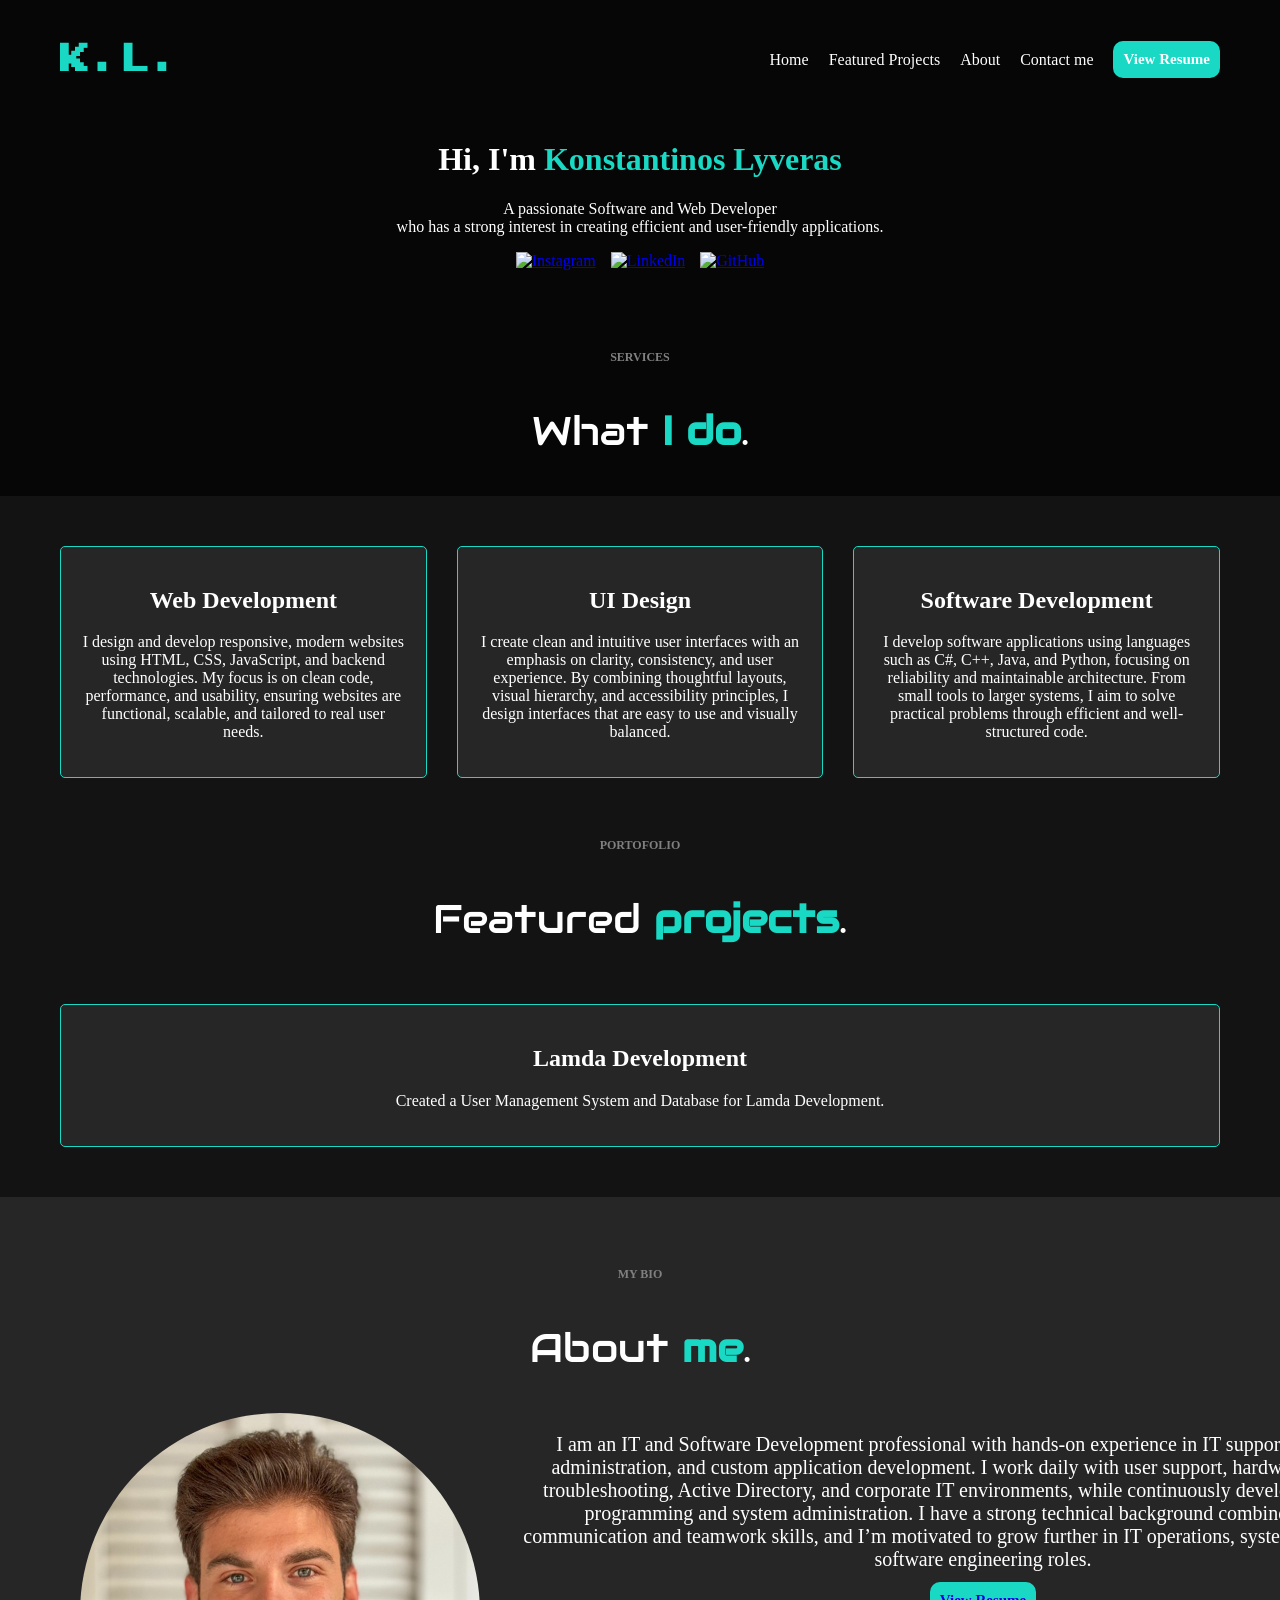
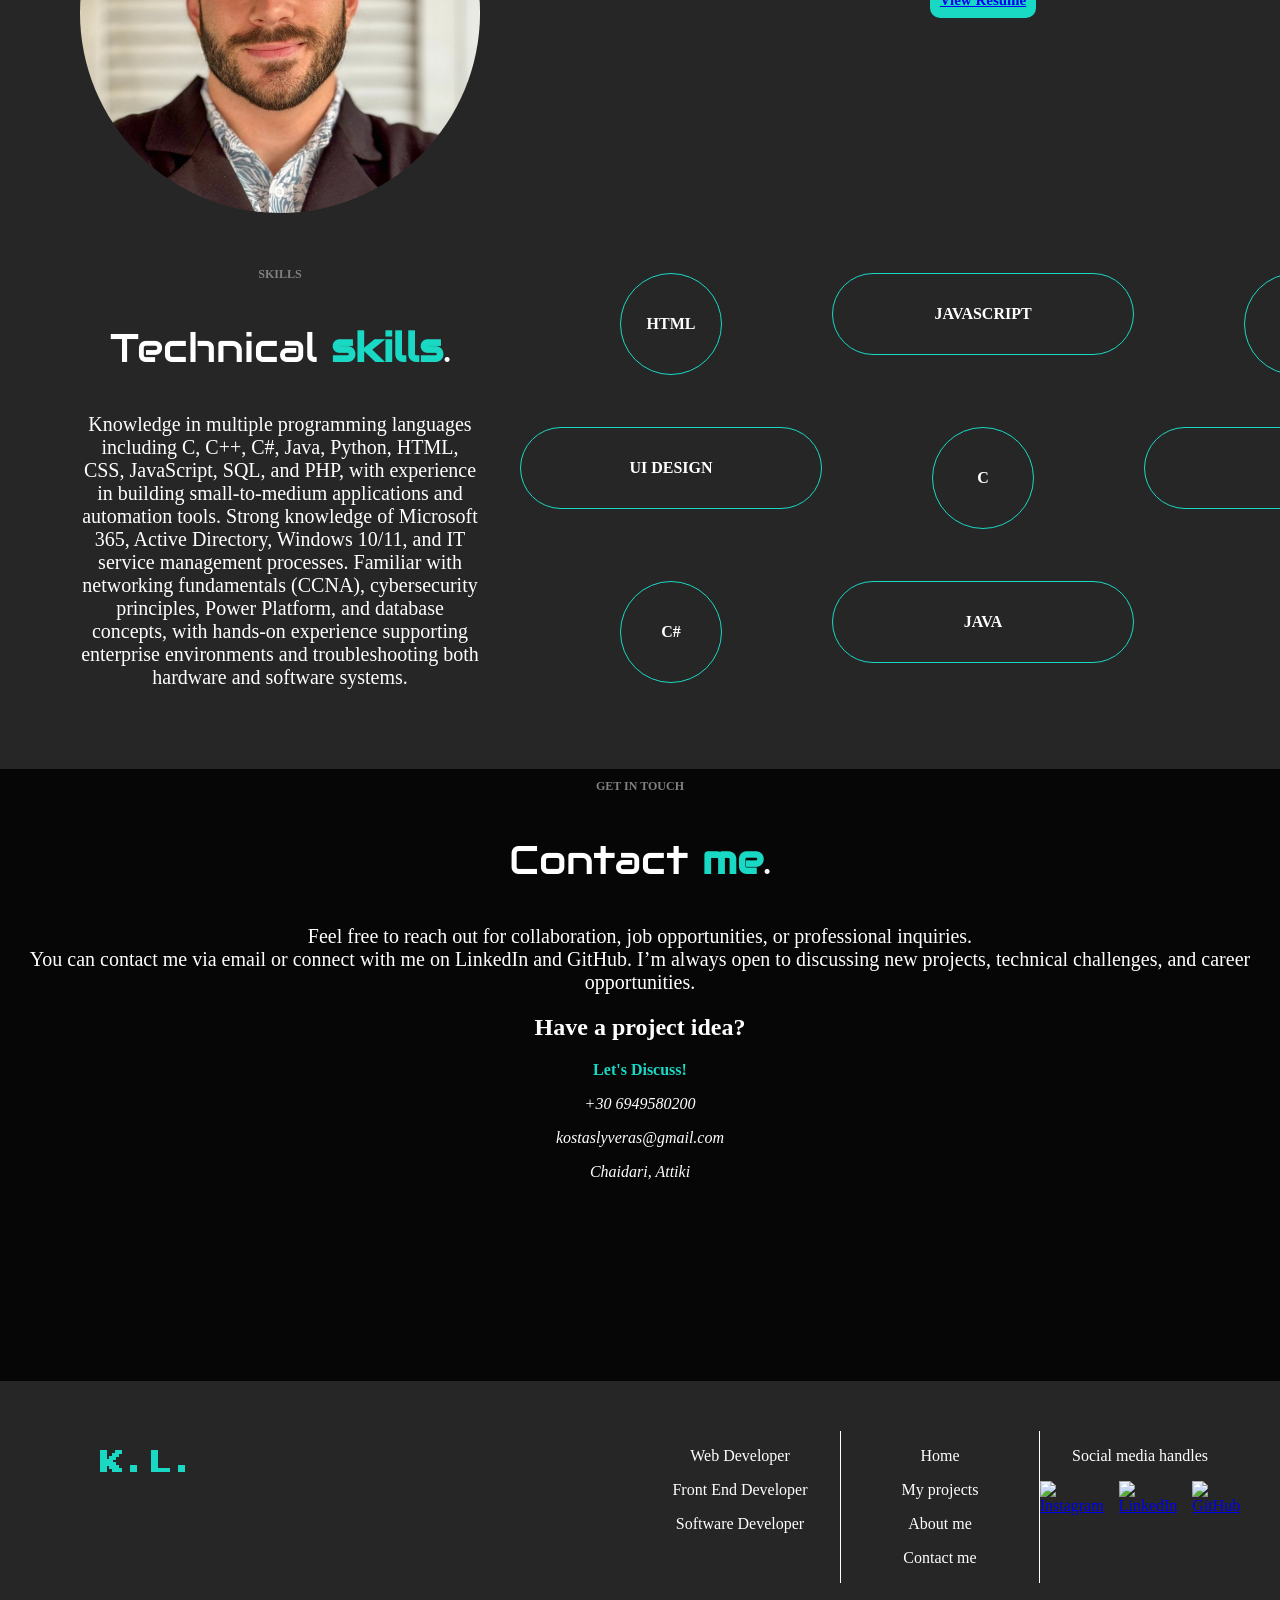
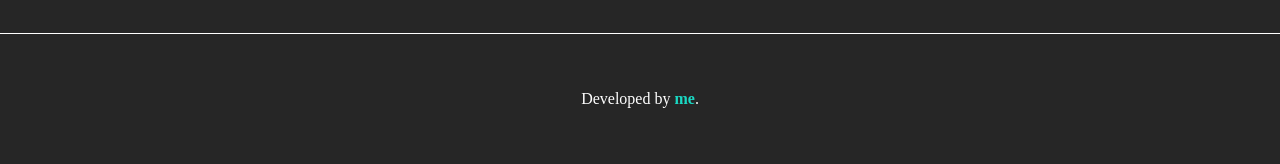
==== index.html @ 26d65230 "" ====
<!DOCTYPE html>
<html lang="en">
<head>
    <meta charset="UTF-8">
    <meta name="viewport" content="width=device-width, initial-scale=1.0">
    <title>Portofolio</title>
    <link rel="preconnect" href="https://fonts.googleapis.com">
    <link rel="preconnect" href="https://fonts.gstatic.com" crossorigin>
    <link href="https://fonts.googleapis.com/css2?family=Press+Start+2P&display=swap" rel="stylesheet">
    <link rel="preconnect" href="https://fonts.googleapis.com">
    <link rel="preconnect" href="https://fonts.gstatic.com" crossorigin>
    <link href="https://fonts.googleapis.com/css2?family=Audiowide&family=Press+Start+2P&display=swap" rel="stylesheet">
    <link rel="stylesheet" href="css/base.css">
    <link rel="stylesheet" href="css/header.css">
    <link rel="stylesheet" href="css/introduction.css">
    <link rel="stylesheet" href="css/projects.css">
    <link rel="stylesheet" href="css/about.css">
    <link rel="stylesheet" href="css/contact.css">
    <link rel="stylesheet" href="css/footer.css">
    <link rel="stylesheet" href="css/responsive.css">
</head>
<body>
    <header>
        <div class="header-left-side">
            <h2 style="color: rgb(26, 217, 196);">K.L.</h2>
        </div>
        
        <div class="header-right-side">
            <a href="#home">Home</a>
            <a href="#portofolio">Featured Projects</a>
            <a href="#about">About</a>
            <a href="#contact">Contact me</a>
            <a href="assets/resume.pdf" download="Konstantinos_Lyveras_Resume.pdf" class="resume-button">View Resume</a>
            
        </div>
    </header>
    <main class="introduction" id="home">
        <div class="introduction-text">
            <h1>Hi, I'm <span class="emphasize">Konstantinos Lyveras</span></h1>
            <p>A passionate Software and Web Developer<br>who has a strong interest in creating efficient and user-friendly applications.</p>
        </div>
        <div class="icons">
            <a href="https://www.instagram.com/konstantinos_lyveras" target="_blank">
            <img src="https://cdn-icons-png.flaticon.com/512/733/733558.png" alt="Instagram">
            </a>

            <a href="https://www.linkedin.com/in/konstantinos-lyveras-231a96329/" target="_blank">
            <img src="https://cdn-icons-png.flaticon.com/512/733/733561.png" alt="LinkedIn">
            </a>

            <a href="https://github.com/NeonTrooper" target="_blank">
            <img src="https://cdn-icons-png.flaticon.com/512/733/733553.png" alt="GitHub">
            </a>
        </div>

            <h2 class="category">SERVICES</h2>
            <p class="description">What <span class="emphasize">I do</span>.</p>
        
        <div class="projects-container">   
            <div class="grid-template">
            <div class="project">
                <h2>Web Development</h2>
                <p>I design and develop responsive, modern websites using HTML, CSS, JavaScript, and backend technologies. 
        My focus is on clean code, performance, and usability, ensuring websites are functional, scalable, and 
        tailored to real user needs.</p>
            </div>    
            <div class="project">
                <h2>UI Design</h2>
                <p>I create clean and intuitive user interfaces with an emphasis on clarity, consistency, and user experience. 
        By combining thoughtful layouts, visual hierarchy, and accessibility principles, I design interfaces that 
        are easy to use and visually balanced.</p>
            </div>  
            <div class="project">
                <h2>Software Development</h2>
                <p> I develop software applications using languages such as C#, C++, Java, and Python, focusing on reliability 
        and maintainable architecture. From small tools to larger systems, I aim to solve practical problems through 
        efficient and well-structured code.</p>
            </div>  
        </div>
        
        
            <h2 class="category" id="portofolio">PORTOFOLIO</h2>
                <p class="description">Featured <span class="emphasize">projects</span>.</p>
            <div class="grid-template">
            <div class="project">
                <h2>Lamda Development</h2>
                <p>Created a User Management System and Database for Lamda Development.</p>
            </div>  
        </div>
    </div>

           
        <div class="about-container">
        <h2 class="category">MY BIO</h2>
        <p class="description" id="about">About <span class="emphasize">me</span>.</p>

        <div class="about-section">
            <div class="image-container">
                <img class="profile-image" src="images/profile-picture.jpeg" alt="profile-picture"/>
            </div>

            <div>
                <p style="font-size: 20px;">I am an IT and Software Development professional with hands-on experience in IT support, Microsoft 365 administration, and custom application development. I work daily with user support, hardware and software troubleshooting, Active Directory, and corporate IT environments, while continuously developing my skills in programming and system administration. I have a strong technical background combined with solid communication and teamwork skills, and I’m motivated to grow further in IT operations, system administration, or software engineering roles.</p>
                <a href="assets/resume.pdf" download="Konstantinos_Lyveras_Resume.pdf" class="resume-button">View Resume</a>
            </div>

            <div class="technical-skills-container">
                <h2 class="category">SKILLS</h2>
                <p class="description">Technical <span class="emphasize">skills</span>.</p>
                <p style="font-size: 20px;">Knowledge in multiple programming languages including C, C++, C#, Java, Python, HTML, CSS, JavaScript, SQL, and PHP, with experience in building small-to-medium applications and automation tools. Strong knowledge of Microsoft 365, Active Directory, Windows 10/11, and IT service management processes. Familiar with networking fundamentals (CCNA), cybersecurity principles, Power Platform, and database concepts, with hands-on experience supporting enterprise environments and troubleshooting both hardware and software systems.</p>
            </div>

            <div class="web-skills-grid">
                <p class="web-skills circle">HTML</p>
                <p class="web-skills wide">JAVASCRIPT</p>
                <p class="web-skills circle">CSS</p>
                <p class="web-skills wide">UI DESIGN</p>
                <p class="web-skills circle">C</p>
                <p class="web-skills wide">C++</p>
                <p class="web-skills circle">C#</p>
                <p class="web-skills wide">JAVA</p>
            </div>
        </div>
    </div>

        
        
        <div class="contact-container">
            <h2 class="category">GET IN TOUCH</h2>
            <p class="description" id="contact">Contact <span class="emphasize">me</span>.</p>
            <p style="font-size: 20px;">Feel free to reach out for collaboration, job opportunities, or professional inquiries.<br>You can contact me via email or connect with me on LinkedIn and GitHub. I’m always open to discussing new projects, technical challenges, and career opportunities.</p>
        <address>
                <h2>Have a project idea?</h2>
                <p><span class="emphasize">Let's Discuss!</span></p>
                <p>+30 6949580200</p>
                <p>kostaslyveras@gmail.com</p>
                <p>Chaidari, Attiki</p>
        </address>
    </div>
</main>

    <footer class="footer-container">
    <div class="footer-left-side">
        <h2>K.L.</h2>
    </div>

    <div class="footer-right-side">
        <div>
            <p>Web Developer</p>
            <p>Front End Developer</p>
            <p>Software Developer</p>
        </div>

        <div class="footer-middle-nav">
            <a href="#home"><p>Home</p></a>
            <a href="#portofolio"><p>My projects</p></a>
            <a href="#about"><p>About me</p></a>
            <a href="#contact"><p>Contact me</p></a>
        </div>

        <!-- ✅ FIXED SOCIAL MEDIA HANDLES -->
        <div>
            <p>Social media handles</p>
            <div class="footer-social-icons">
                <a href="https://www.instagram.com/konstantinos_lyveras" target="_blank">
                <img src="https://cdn-icons-png.flaticon.com/512/733/733558.png" alt="Instagram">
                </a>
                
                <a href="https://www.linkedin.com/in/konstantinos-lyveras-231a96329/" target="_blank">
                <img src="https://cdn-icons-png.flaticon.com/512/733/733561.png" alt="LinkedIn">
                </a>

                <a href="https://github.com/NeonTrooper" target="_blank">
                <img src="https://cdn-icons-png.flaticon.com/512/733/733553.png" alt="GitHub">
                </a>
            </div>
        </div>
    </div>
</footer>
    <div class="under-footer-container">
            <p>Developed by <span class="emphasize">me</span>.</p>
        </div>
</body>

</html>
---- css/base.css ----
body{
    background-color: rgb(6, 6, 6);
    margin: 0;
    overflow-x: hidden;
}

.emphasize{
    color: rgb(26, 217, 196);
    font-weight: bold;
}

.category{
    font-size: 12px;
    color: gray;
}

.description{
    font-family: "Audiowide";
    font-size: 40px;
}

@keyframes scalePulse {
  0% {
    transform: scale(1);
  }
  50% {
    transform: scale(1.2);
  }
  100% {
    transform: scale(1);
  }
}
---- css/header.css ----
header{
    display: flex;
    justify-content: space-between;
    align-items: center;
    padding: 20px 60px;
    background-color: rgb(6, 6, 6);
    color: white;
}

.header-left-side{
    font-family: "Press Start 2P";
    font-size: 20px;
}

.header-right-side{
    display: flex;
    gap: 20px;
}

.header-right-side a{
    color: white;
    text-decoration: none;
    display:flex;
    align-items: center;
    transition: transform 0.15s;
}

.header-right-side a:hover{
    color: rgb(26, 217, 196);
    transform: scale(1.2);
}

.resume-button{
    border: none;
    border-radius: 10px;
    padding:10px;
    background-color: rgb(26, 217, 196);
    font-weight: bold;
    font-size: 15px;
}
.resume-button:hover{
    background-color: rgb(23, 184, 165);
    cursor: pointer;
}
---- css/introduction.css ----
.introduction{
    color: white;
    text-align: center;
    margin-bottom: 200px;
}

.icons{
    display: flex;
    justify-content: center;
    gap: 15px;
    margin-bottom: 80px;
}

.icons img{
    width: 30px;
    transition: transform 0.2s;
}

.icons img:hover{
    transform: scale(1.2);
}
---- css/projects.css ----
.projects-container{
    background-color: rgb(19, 19, 19);
    padding-top: 30px;
}

.grid-template{
    display: grid;
    grid-template-columns: repeat(auto-fit, minmax(260px, 1fr));
    gap: 30px;
    background-color: rgb(19, 19, 19);
    padding: 20px 60px 50px;
}

.project{
    color: white;
    padding: 20px;
    border: 1px solid rgb(26, 217, 196);
    border-radius: 5px;
    transition: transform 0.15s;
    background-color: rgb(38, 38, 38);
}

.project:hover{
    background-color: rgb(26, 217, 196);
    color: black;
    cursor: pointer;
    transform: scale(1.2);
}
---- css/about.css ----
.about-container{
    background-color: rgb(38, 38, 38);
    padding: 60px 80px;
    color: white;
}

.about-container button{
    font-size: 20px;
}

.about-section{
    display: grid;
    grid-template-columns: 1fr 1fr;
    gap: 40px;
}

.profile-image{
    border-radius: 50%;
    width: 400px;
}

.web-skills-grid{
    display: grid;
    grid-template-columns: repeat(3, 1fr);
    justify-items: center;
    gap: 10px;
}

.web-skills{
    border: 1px solid rgb(26, 217, 196);
    font-weight: bold;
    display: flex;
    align-items: center;
    justify-content: center;
    transition: transform 0.15s;
}
.web-skills:hover{
    background-color: rgb(26, 217, 196);
    color: black;
    cursor: pointer;
    transform: scale(1.2);
    border-color: black;
}

.circle{
    width: 100px;
    height: 100px;
    border-radius: 50%;
}

.wide{
    width: 300px;
    height: 80px;
    border-radius: 9999px;
}
---- css/contact.css ----
address h2,
span{
    font-style: normal;
}
---- css/footer.css ----
.footer-container{
    background-color: rgb(38, 38, 38);
    display: grid;
    grid-template-columns: 1fr 1fr;
    border-bottom: 1px solid white;
}

.footer-left-side h2{
    font-family: "Press Start 2P";
    color: rgb(26, 217, 196);
    padding: 50px 100px;
}

.footer-right-side{
    display: grid;
    grid-template-columns: repeat(3, 200px);
    text-align: center;
    margin: 50px 0;
    color: white;
}

.footer-middle-nav{
    border-left: 1px solid white;
    border-right: 1px solid white;
}
.footer-middle-nav a{
    text-decoration: none;
    color: white;
    transition: color 0.15s;
}
.footer-middle-nav a:hover{
    color: rgb(26, 217, 196);
}

.footer-social-icons{
    display: flex;
    justify-content: center;
    gap: 15px;
    margin-top: 10px;
}

.footer-social-icons img{
    width: 30px;
    transition: transform 0.2s;
}

.footer-social-icons img:hover{
    transform: scale(1.2);
    cursor: pointer;
}

.under-footer-container{
    background-color: rgb(38, 38, 38);
    color: white;
    padding: 40px;
    text-align: center;
}
---- css/responsive.css ----
/* ============================================================
   RESPONSIVE CSS
   Breakpoints:
     xs  : ≤ 480px   — small phones
     sm  : ≤ 768px   — phones / large phones
     md  : ≤ 1024px  — tablets / small laptops
     lg  : ≥ 1440px  — large & ultrawide monitors
============================================================ */

/* ─── BASE ───────────────────────────────────────────────── */

@media (max-width: 768px) {
    .description {
        font-size: 26px;
    }
}

@media (max-width: 480px) {
    .description {
        font-size: 20px;
    }
}

/* ─── HEADER ─────────────────────────────────────────────── */

@media (max-width: 900px) {
    header {
        flex-direction: column;
        padding: 16px 20px;
        gap: 14px;
        text-align: center;
    }

    .header-right-side {
        flex-wrap: wrap;
        justify-content: center;
        gap: 12px;
    }
}

/* ─── INTRODUCTION ───────────────────────────────────────── */

@media (max-width: 768px) {
    .introduction {
        margin-bottom: 60px;
    }

    .introduction-text h1 {
        font-size: 22px;
        padding: 0 16px;
    }

    .introduction-text p {
        font-size: 15px;
        padding: 0 20px;
    }
}

@media (max-width: 480px) {
    .introduction-text h1 {
        font-size: 18px;
        padding: 0 12px;
    }

    .introduction-text p {
        font-size: 13px;
        padding: 0 12px;
    }
}

/* ─── PROJECTS / SERVICES GRID ───────────────────────────── */

@media (max-width: 768px) {
    .grid-template {
        padding: 20px 20px 40px;
        gap: 20px;
    }
}

@media (max-width: 480px) {
    .grid-template {
        padding: 14px 14px 28px;
        gap: 14px;
    }
}

/* ─── ABOUT ──────────────────────────────────────────────── */

@media (max-width: 1024px) {
    .about-container {
        padding: 40px 30px;
    }

    .about-section {
        grid-template-columns: 1fr;
    }

    .image-container {
        text-align: center;
    }

    .profile-image {
        width: 100%;
        max-width: 320px;
    }
}

@media (max-width: 768px) {
    .about-container {
        padding: 30px 20px;
    }

    .about-container button {
        font-size: 16px !important;
    }

    .about-section > div > p,
    .technical-skills-container > p {
        font-size: 15px !important;
    }

    .web-skills-grid {
        grid-template-columns: repeat(2, auto);
        justify-content: center;
    }

    .wide {
        width: 220px;
    }
}

@media (max-width: 480px) {
    .web-skills-grid {
        grid-template-columns: repeat(2, auto);
        justify-content: center;
        gap: 8px;
    }

    .circle {
        width: 80px;
        height: 80px;
    }

    .wide {
        width: 160px;
        height: 60px;
    }
}

/* ─── CONTACT ────────────────────────────────────────────── */

@media (max-width: 768px) {
    .contact-container {
        padding: 0 20px;
    }

    .contact-container > p {
        font-size: 15px !important;
    }
}

/* ─── FOOTER ─────────────────────────────────────────────── */

@media (max-width: 900px) {
    .footer-container {
        grid-template-columns: 1fr;
    }

    .footer-left-side h2 {
        padding: 24px 20px 10px;
        text-align: center;
    }

    .footer-right-side {
        grid-template-columns: 1fr;
        text-align: center;
        gap: 20px;
        margin: 10px 0 24px;
    }

    .footer-middle-nav {
        border-left: none;
        border-right: none;
        border-top: 1px solid white;
        border-bottom: 1px solid white;
        padding: 12px 0;
    }
}

/* ─── LARGE / ULTRAWIDE MONITORS ─────────────────────────── */

@media (min-width: 1440px) {
    header {
        padding: 20px 120px;
    }

    .projects-container {
        max-width: 1600px;
        margin-left: auto;
        margin-right: auto;
    }

    .about-container {
        padding: 80px 160px;
    }

    .contact-container {
        max-width: 1600px;
        margin-left: auto;
        margin-right: auto;
        padding: 0 160px;
    }
}
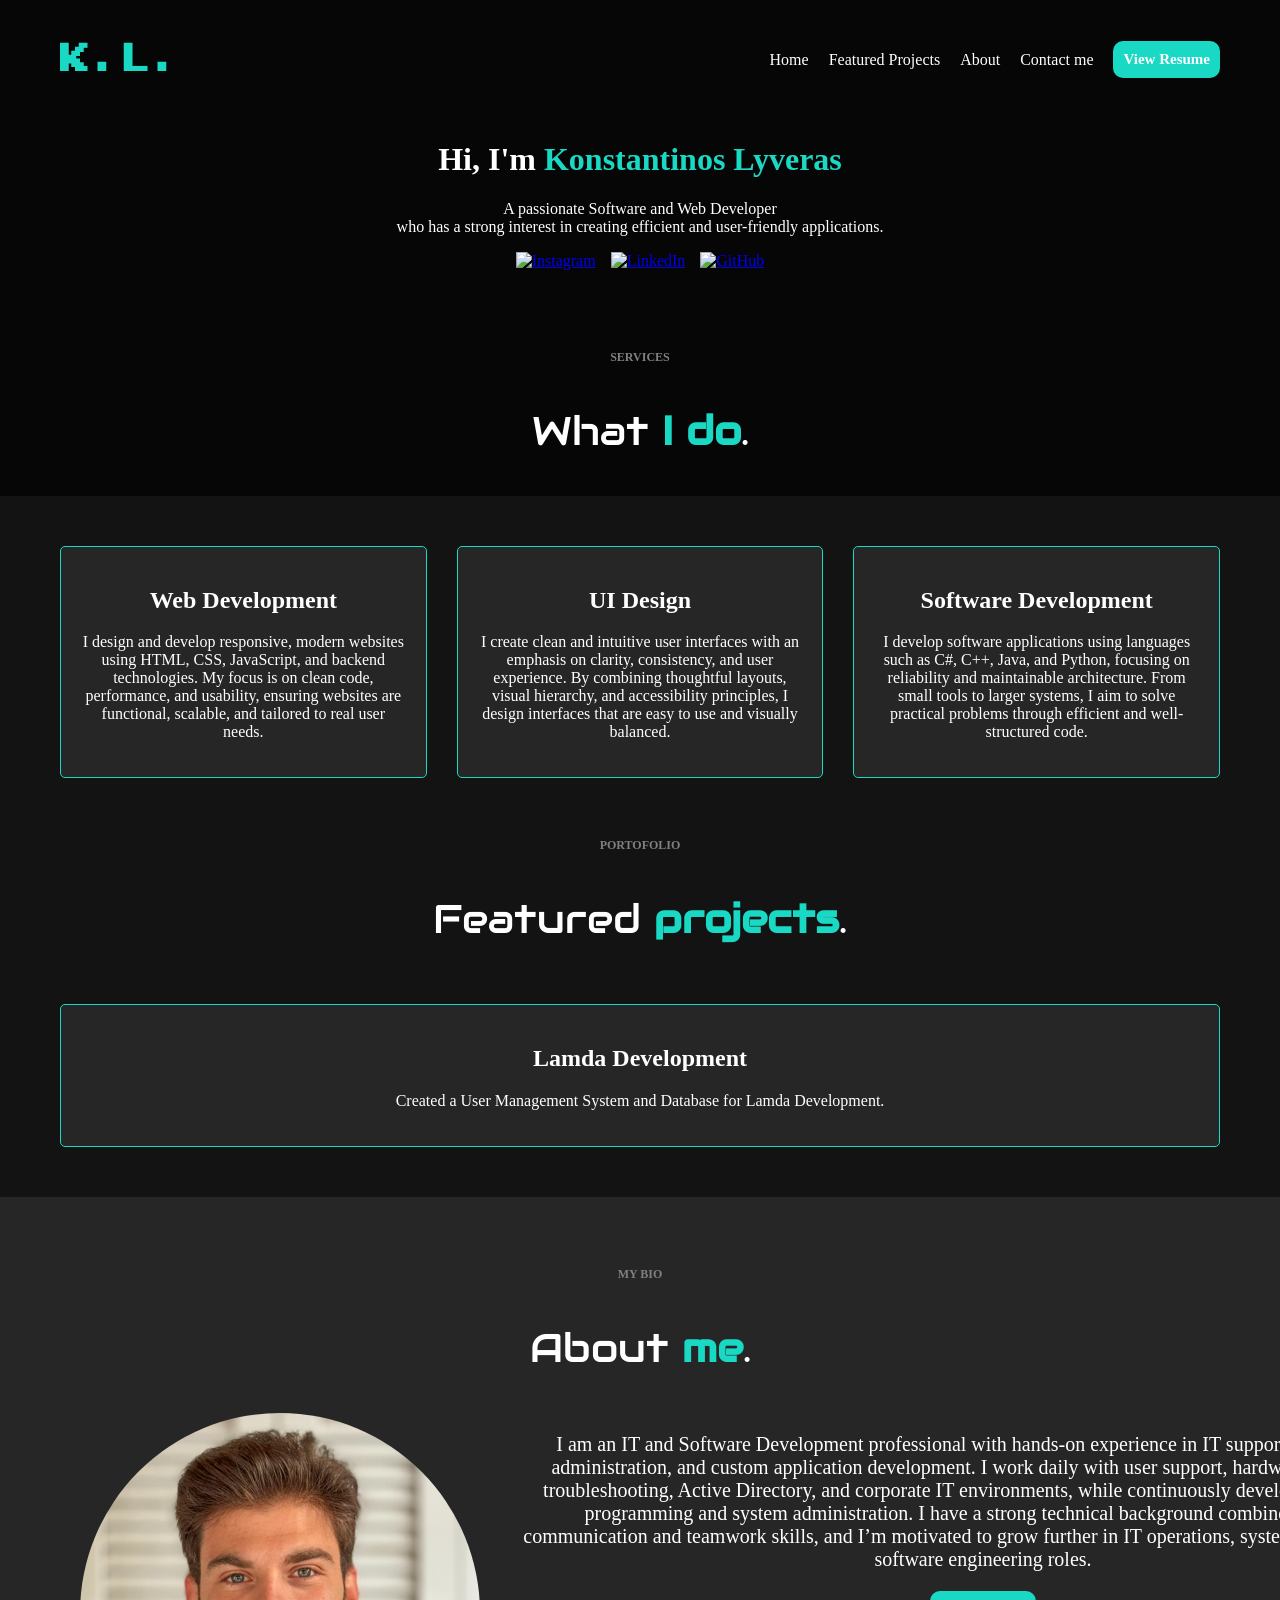
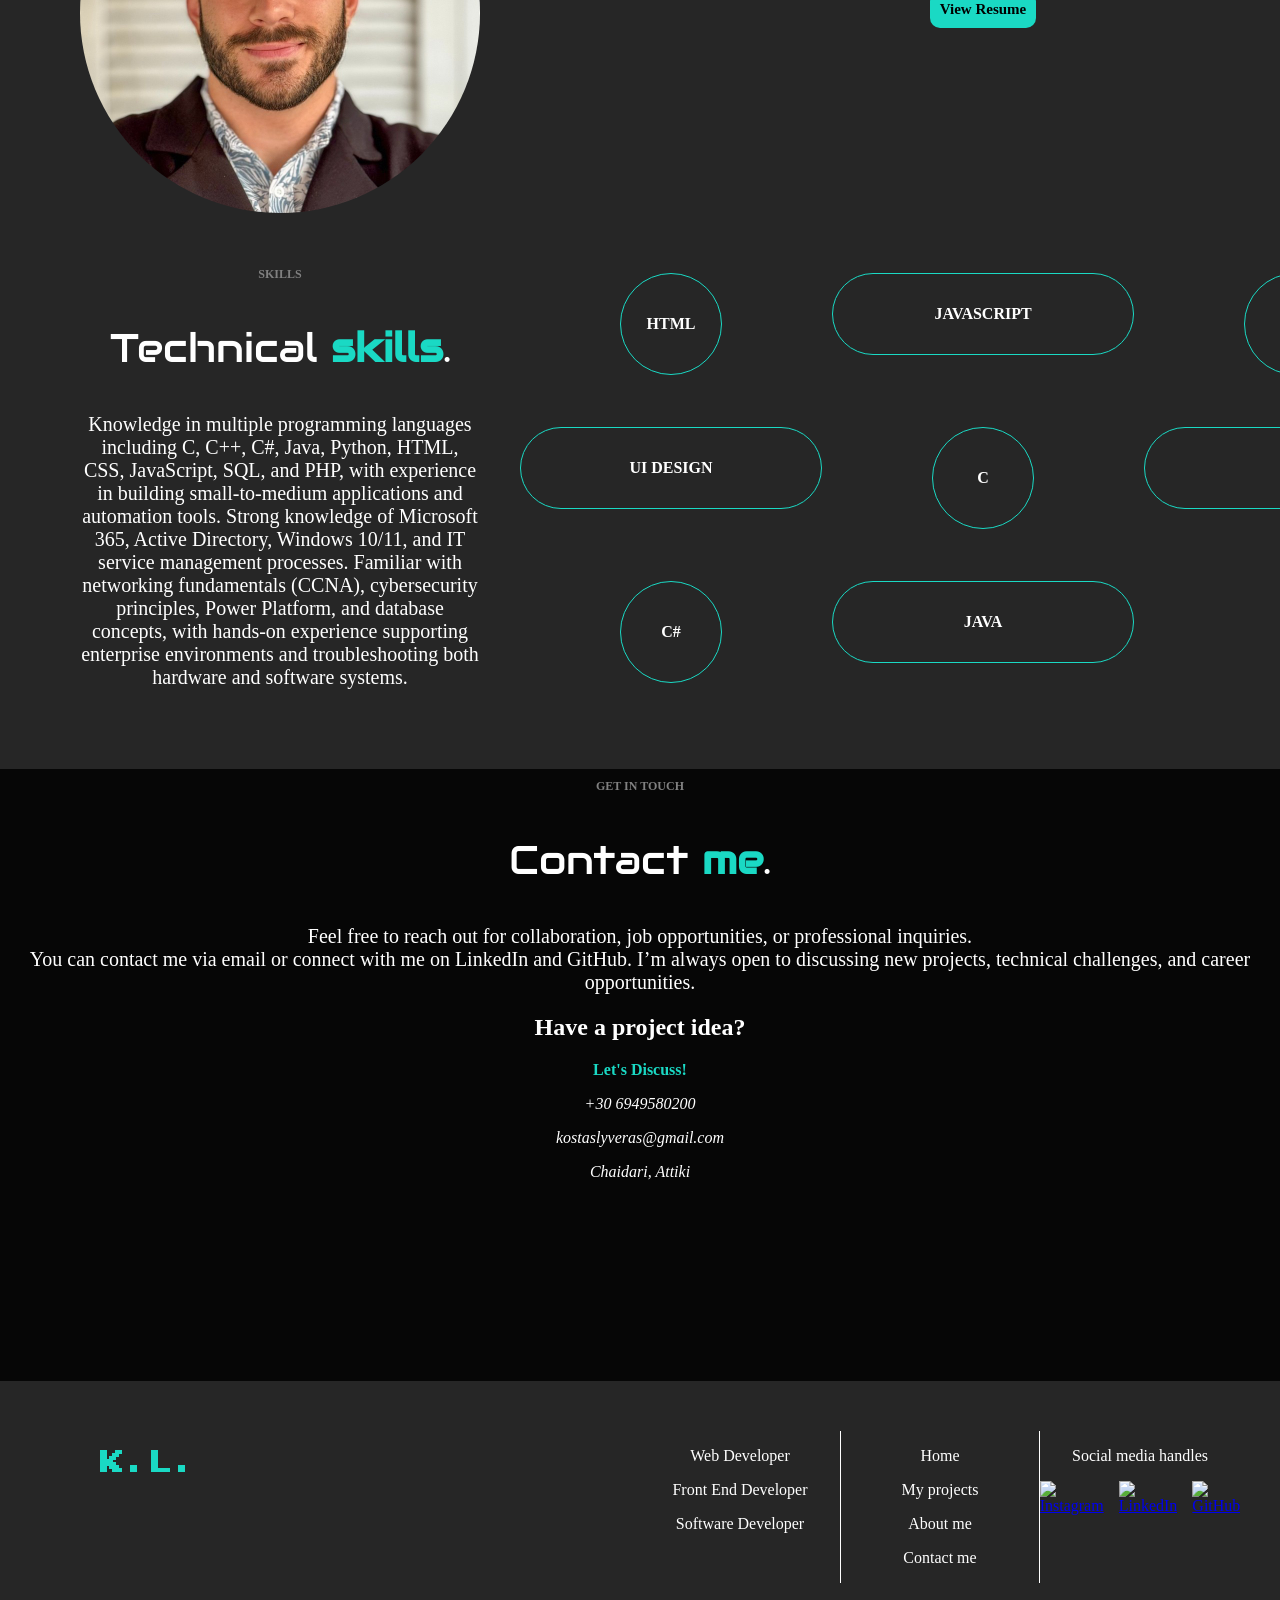
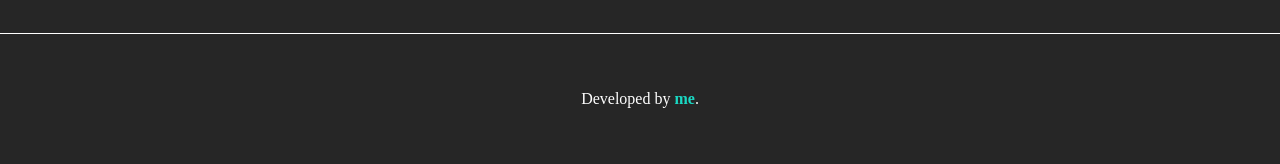
==== commit 300a5f1c: "Add files via upload" ====
--- a/index.html
+++ b/index.html
@@ -30,7 +30,7 @@
             <a href="#portofolio">Featured Projects</a>
             <a href="#about">About</a>
             <a href="#contact">Contact me</a>
-            <a href="assets/resume.pdf" download="Konstantinos_Lyveras_Resume.pdf" class="resume-button">View Resume</a>
+            <a href="assets/resume.pdf" target="_blank" class="resume-button">View Resume</a>
             
         </div>
     </header>
@@ -101,7 +101,7 @@
 
             <div>
                 <p style="font-size: 20px;">I am an IT and Software Development professional with hands-on experience in IT support, Microsoft 365 administration, and custom application development. I work daily with user support, hardware and software troubleshooting, Active Directory, and corporate IT environments, while continuously developing my skills in programming and system administration. I have a strong technical background combined with solid communication and teamwork skills, and I’m motivated to grow further in IT operations, system administration, or software engineering roles.</p>
-                <a href="assets/resume.pdf" download="Konstantinos_Lyveras_Resume.pdf" class="resume-button">View Resume</a>
+                <a href="assets/resume.pdf" target="_blank" class="resume-button">View Resume</a>
             </div>
 
             <div class="technical-skills-container">
--- a/css/header.css
+++ b/css/header.css
@@ -31,14 +31,19 @@
 }
 
 .resume-button{
+    display: inline-block;
     border: none;
     border-radius: 10px;
     padding:10px;
     background-color: rgb(26, 217, 196);
     font-weight: bold;
     font-size: 15px;
+    text-decoration: none;
+    color: black;
 }
 .resume-button:hover{
     background-color: rgb(23, 184, 165);
+    color: black;
+    transform: none;
     cursor: pointer;
 }
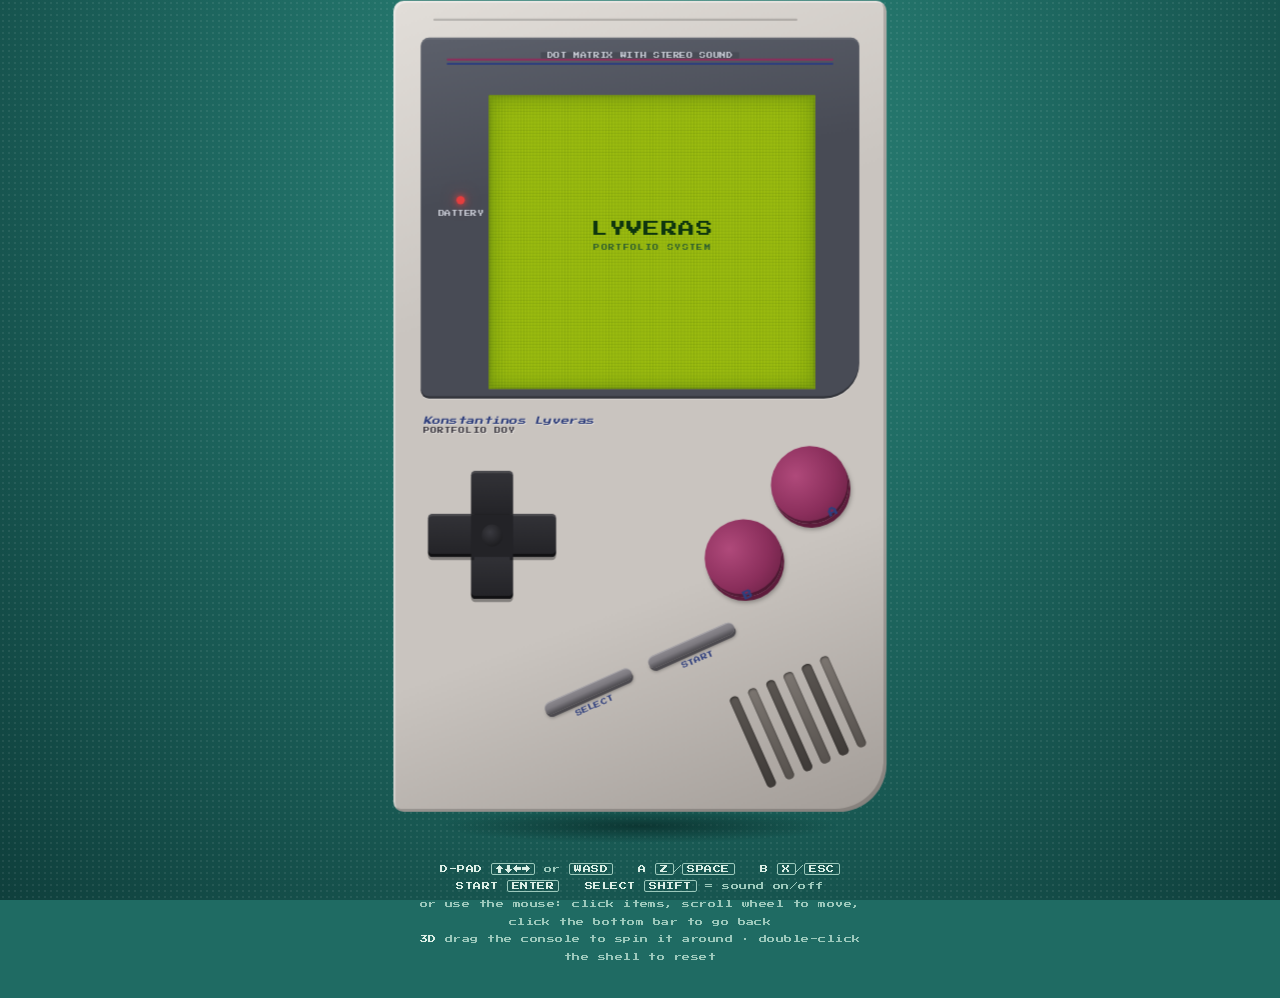
==== commit 51415a31: "" ====
--- a/index.html
+++ b/index.html
@@ -1,185 +1,103 @@
-<!DOCTYPE html>
-<html lang="en">
-<head>
-    <meta charset="UTF-8">
-    <meta name="viewport" content="width=device-width, initial-scale=1.0">
-    <title>Portofolio</title>
-    <link rel="preconnect" href="https://fonts.googleapis.com">
-    <link rel="preconnect" href="https://fonts.gstatic.com" crossorigin>
-    <link href="https://fonts.googleapis.com/css2?family=Press+Start+2P&display=swap" rel="stylesheet">
-    <link rel="preconnect" href="https://fonts.googleapis.com">
-    <link rel="preconnect" href="https://fonts.gstatic.com" crossorigin>
-    <link href="https://fonts.googleapis.com/css2?family=Audiowide&family=Press+Start+2P&display=swap" rel="stylesheet">
-    <link rel="stylesheet" href="css/base.css">
-    <link rel="stylesheet" href="css/header.css">
-    <link rel="stylesheet" href="css/introduction.css">
-    <link rel="stylesheet" href="css/projects.css">
-    <link rel="stylesheet" href="css/about.css">
-    <link rel="stylesheet" href="css/contact.css">
-    <link rel="stylesheet" href="css/footer.css">
-    <link rel="stylesheet" href="css/responsive.css">
-</head>
-<body>
-    <header>
-        <div class="header-left-side">
-            <h2 style="color: rgb(26, 217, 196);">K.L.</h2>
-        </div>
-        
-        <div class="header-right-side">
-            <a href="#home">Home</a>
-            <a href="#portofolio">Featured Projects</a>
-            <a href="#about">About</a>
-            <a href="#contact">Contact me</a>
-            <a href="assets/resume.pdf" target="_blank" class="resume-button">View Resume</a>
-            
-        </div>
-    </header>
-    <main class="introduction" id="home">
-        <div class="introduction-text">
-            <h1>Hi, I'm <span class="emphasize">Konstantinos Lyveras</span></h1>
-            <p>A passionate Software and Web Developer<br>who has a strong interest in creating efficient and user-friendly applications.</p>
-        </div>
-        <div class="icons">
-            <a href="https://www.instagram.com/konstantinos_lyveras" target="_blank">
-            <img src="https://cdn-icons-png.flaticon.com/512/733/733558.png" alt="Instagram">
-            </a>
-
-            <a href="https://www.linkedin.com/in/konstantinos-lyveras-231a96329/" target="_blank">
-            <img src="https://cdn-icons-png.flaticon.com/512/733/733561.png" alt="LinkedIn">
-            </a>
-
-            <a href="https://github.com/NeonTrooper" target="_blank">
-            <img src="https://cdn-icons-png.flaticon.com/512/733/733553.png" alt="GitHub">
-            </a>
-        </div>
-
-            <h2 class="category">SERVICES</h2>
-            <p class="description">What <span class="emphasize">I do</span>.</p>
-        
-        <div class="projects-container">   
-            <div class="grid-template">
-            <div class="project">
-                <h2>Web Development</h2>
-                <p>I design and develop responsive, modern websites using HTML, CSS, JavaScript, and backend technologies. 
-        My focus is on clean code, performance, and usability, ensuring websites are functional, scalable, and 
-        tailored to real user needs.</p>
-            </div>    
-            <div class="project">
-                <h2>UI Design</h2>
-                <p>I create clean and intuitive user interfaces with an emphasis on clarity, consistency, and user experience. 
-        By combining thoughtful layouts, visual hierarchy, and accessibility principles, I design interfaces that 
-        are easy to use and visually balanced.</p>
-            </div>  
-            <div class="project">
-                <h2>Software Development</h2>
-                <p> I develop software applications using languages such as C#, C++, Java, and Python, focusing on reliability 
-        and maintainable architecture. From small tools to larger systems, I aim to solve practical problems through 
-        efficient and well-structured code.</p>
-            </div>  
-        </div>
-        
-        
-            <h2 class="category" id="portofolio">PORTOFOLIO</h2>
-                <p class="description">Featured <span class="emphasize">projects</span>.</p>
-            <div class="grid-template">
-            <div class="project">
-                <h2>Lamda Development</h2>
-                <p>Created a User Management System and Database for Lamda Development.</p>
-            </div>  
-        </div>
-    </div>
-
-           
-        <div class="about-container">
-        <h2 class="category">MY BIO</h2>
-        <p class="description" id="about">About <span class="emphasize">me</span>.</p>
-
-        <div class="about-section">
-            <div class="image-container">
-                <img class="profile-image" src="images/profile-picture.jpeg" alt="profile-picture"/>
-            </div>
-
-            <div>
-                <p style="font-size: 20px;">I am an IT and Software Development professional with hands-on experience in IT support, Microsoft 365 administration, and custom application development. I work daily with user support, hardware and software troubleshooting, Active Directory, and corporate IT environments, while continuously developing my skills in programming and system administration. I have a strong technical background combined with solid communication and teamwork skills, and I’m motivated to grow further in IT operations, system administration, or software engineering roles.</p>
-                <a href="assets/resume.pdf" target="_blank" class="resume-button">View Resume</a>
-            </div>
-
-            <div class="technical-skills-container">
-                <h2 class="category">SKILLS</h2>
-                <p class="description">Technical <span class="emphasize">skills</span>.</p>
-                <p style="font-size: 20px;">Knowledge in multiple programming languages including C, C++, C#, Java, Python, HTML, CSS, JavaScript, SQL, and PHP, with experience in building small-to-medium applications and automation tools. Strong knowledge of Microsoft 365, Active Directory, Windows 10/11, and IT service management processes. Familiar with networking fundamentals (CCNA), cybersecurity principles, Power Platform, and database concepts, with hands-on experience supporting enterprise environments and troubleshooting both hardware and software systems.</p>
-            </div>
-
-            <div class="web-skills-grid">
-                <p class="web-skills circle">HTML</p>
-                <p class="web-skills wide">JAVASCRIPT</p>
-                <p class="web-skills circle">CSS</p>
-                <p class="web-skills wide">UI DESIGN</p>
-                <p class="web-skills circle">C</p>
-                <p class="web-skills wide">C++</p>
-                <p class="web-skills circle">C#</p>
-                <p class="web-skills wide">JAVA</p>
-            </div>
-        </div>
-    </div>
-
-        
-        
-        <div class="contact-container">
-            <h2 class="category">GET IN TOUCH</h2>
-            <p class="description" id="contact">Contact <span class="emphasize">me</span>.</p>
-            <p style="font-size: 20px;">Feel free to reach out for collaboration, job opportunities, or professional inquiries.<br>You can contact me via email or connect with me on LinkedIn and GitHub. I’m always open to discussing new projects, technical challenges, and career opportunities.</p>
-        <address>
-                <h2>Have a project idea?</h2>
-                <p><span class="emphasize">Let's Discuss!</span></p>
-                <p>+30 6949580200</p>
-                <p>kostaslyveras@gmail.com</p>
-                <p>Chaidari, Attiki</p>
-        </address>
-    </div>
-</main>
-
-    <footer class="footer-container">
-    <div class="footer-left-side">
-        <h2>K.L.</h2>
-    </div>
-
-    <div class="footer-right-side">
-        <div>
-            <p>Web Developer</p>
-            <p>Front End Developer</p>
-            <p>Software Developer</p>
-        </div>
-
-        <div class="footer-middle-nav">
-            <a href="#home"><p>Home</p></a>
-            <a href="#portofolio"><p>My projects</p></a>
-            <a href="#about"><p>About me</p></a>
-            <a href="#contact"><p>Contact me</p></a>
-        </div>
-
-        <!-- ✅ FIXED SOCIAL MEDIA HANDLES -->
-        <div>
-            <p>Social media handles</p>
-            <div class="footer-social-icons">
-                <a href="https://www.instagram.com/konstantinos_lyveras" target="_blank">
-                <img src="https://cdn-icons-png.flaticon.com/512/733/733558.png" alt="Instagram">
-                </a>
-                
-                <a href="https://www.linkedin.com/in/konstantinos-lyveras-231a96329/" target="_blank">
-                <img src="https://cdn-icons-png.flaticon.com/512/733/733561.png" alt="LinkedIn">
-                </a>
-
-                <a href="https://github.com/NeonTrooper" target="_blank">
-                <img src="https://cdn-icons-png.flaticon.com/512/733/733553.png" alt="GitHub">
-                </a>
-            </div>
-        </div>
-    </div>
-</footer>
-    <div class="under-footer-container">
-            <p>Developed by <span class="emphasize">me</span>.</p>
-        </div>
-</body>
-
-</html>
+<!DOCTYPE html>
+<html lang="en">
+<head>
+  <meta charset="utf-8">
+  <meta name="viewport" content="width=device-width, initial-scale=1">
+  <title>Konstantinos Lyveras · Portfolio Boy</title>
+  <meta name="description" content="Konstantinos Lyveras, software developer. Portfolio as a playable Game Boy-style handheld, in English and Greek.">
+  <link rel="icon" href="assets/favicon.svg" type="image/svg+xml">
+
+  <!-- Pixel fonts from Google Fonts.
+       Press Start 2P = the chunky "Game Boy" headings (has Greek letters too)
+       VT323          = the readable body text for English
+       Tiny5          = the readable body text for Greek (VT323 has no Greek letters) -->
+  <link rel="preconnect" href="https://fonts.googleapis.com">
+  <link rel="stylesheet" href="https://fonts.googleapis.com/css2?family=Press+Start+2P&family=VT323&family=Tiny5&display=swap">
+
+  <link rel="stylesheet" href="css/style.css">
+</head>
+<body>
+  <!--
+    PAGE STRUCTURE
+    ==============
+    .stage   centres everything and gives the 3D perspective
+    .rig     the 3D box that gets rotated when you drag it
+               .console (front face) = the Game Boy you interact with
+               .face.back/left/right/top/bottom = the other five sides of the box
+    #screen  the 320x288 "LCD" panel. Everything you see on the screen is
+             drawn into this div by js/app.js.
+    .legend  the small help text under the console
+  -->
+  <div class="stage">
+    <div class="rig" id="rig" aria-label="3D handheld console, drag to rotate">
+
+    <!-- FRONT FACE: the console itself -->
+    <div class="console face front" aria-label="Handheld console showing Konstantinos Lyveras's portfolio">
+
+      <!-- The dark frame around the screen -->
+      <div class="bezel">
+        <div class="stripes"></div>
+        <div class="bezel-text">DOT MATRIX WITH STEREO SOUND</div>
+        <div class="led"><i></i>BATTERY</div>
+
+        <!-- The green screen. #screen is filled by JavaScript. -->
+        <div class="lcd"><div id="screen" role="application" aria-live="polite"></div></div>
+      </div>
+
+      <!-- Printed logo under the screen -->
+      <div class="brand">Konstantinos Lyveras<span>PORTFOLIO BOY</span></div>
+
+      <!-- Physical buttons. Every button has a data-btn value; app.js listens
+           for clicks/taps on anything with class "btn" and reads that value. -->
+      <div class="dpad" aria-label="Directional pad">
+        <div class="k up btn" data-btn="up" role="button" tabindex="0" aria-label="Up"></div>
+        <div class="k down btn" data-btn="down" role="button" tabindex="0" aria-label="Down"></div>
+        <div class="k left btn" data-btn="left" role="button" tabindex="0" aria-label="Left"></div>
+        <div class="k right btn" data-btn="right" role="button" tabindex="0" aria-label="Right"></div>
+        <div class="c"></div>
+      </div>
+
+      <div class="ab">
+        <div class="round b btn" data-btn="b" role="button" tabindex="0" aria-label="B button"></div>
+        <div class="round a btn" data-btn="a" role="button" tabindex="0" aria-label="A button"></div>
+        <span class="lab b">B</span><span class="lab a">A</span>
+      </div>
+
+      <div class="ss">
+        <div class="pill btn" data-btn="select" role="button" tabindex="0" aria-label="Select"><div class="cap"></div><span class="lab">SELECT</span></div>
+        <div class="pill btn" data-btn="start" role="button" tabindex="0" aria-label="Start"><div class="cap"></div><span class="lab">START</span></div>
+      </div>
+
+      <!-- Speaker grille (decoration only) -->
+      <div class="speaker"><i></i><i></i><i></i><i></i><i></i><i></i></div>
+    </div>
+
+    <!-- THE OTHER FIVE FACES OF THE BOX (decoration only, seen when you rotate it) -->
+    <div class="face back" aria-hidden="true">
+      <div class="screws"><i></i><i></i><i></i><i></i></div>
+      <div class="plate">
+        <div class="model">PORTFOLIO BOY</div>
+        <div class="fine">MODEL NO. KL-2019 · SOFTWARE DEVELOPER EDITION<br>DESIGNED IN CHAIDARI, ATTIKI · SERIAL 2026-0908<br>RUNS ON HTML · CSS · JAVASCRIPT</div>
+      </div>
+      <div class="battery"><span>◀ OPEN</span><div class="ridges"></div></div>
+    </div>
+    <div class="face side left" aria-hidden="true"><i class="ext"></i><i class="dial"></i><b>CONTRAST</b></div>
+    <div class="face side right" aria-hidden="true"><i class="dial"></i><b>VOLUME</b></div>
+    <div class="face side top" aria-hidden="true"><i class="sw"></i><i class="slot"></i></div>
+    <div class="face side bottom" aria-hidden="true"><i class="jack"></i><b>PHONES</b></div>
+
+    </div><!-- /.rig -->
+
+    <!-- Soft shadow on the "floor" under the console -->
+    <div class="floor-shadow" aria-hidden="true"></div>
+
+    <!-- Help text. Filled by app.js so it can switch language. -->
+    <p class="legend" id="legend"></p>
+  </div>
+
+  <!-- Order matters: data.js defines the content (window.PB),
+       app.js reads it and runs the whole thing. -->
+  <script src="js/data.js"></script>
+  <script src="js/app.js"></script>
+</body>
+</html>
--- a/css/style.css
+++ b/css/style.css
@@ -0,0 +1,409 @@
+/* ============================================================
+   style.css — the look of the Game Boy portfolio.
+
+   Reading guide
+   -------------
+   1. Variables (colours and fonts) — change a colour here and it
+      changes everywhere.
+   2. The page background.
+   3. The 3D box (.rig) and its six faces.
+   4. The front face: shell, screen frame, buttons.
+   5. Help text under the console.
+   6. Everything drawn INSIDE the screen (#screen ...). The screen is
+      always 320 x 288 px in CSS; JavaScript scales it to fit, so all
+      sizes in that section are in those "screen pixels".
+   7. Reduced-motion: turn animations off for people who asked for
+      less motion in their OS settings.
+   ============================================================ */
+
+/* ---------- 1. variables ---------- */
+:root{
+  /* page background (teal) and the text on it */
+  --ground:#1f6b63;
+  --ground-hi:#2f8a7d;
+  --ground-lo:#0f3f3c;
+  --ground-text:#dcefe6;
+  --ground-text-dim:#9cc9bc;
+
+  /* the plastic shell */
+  --shell:#c9c4bf;
+  --shell-hi:#e2ded9;
+  --shell-lo:#a39d98;
+  --shell-shadow:#6d6763;
+
+  /* the dark frame around the screen and its two coloured lines */
+  --bezel:#484b55;
+  --bezel-hi:#5c606b;
+  --line-a:#8b2f5c;
+  --line-b:#2f3f7d;
+
+  /* buttons */
+  --ab:#8b2f5c;        /* A and B (burgundy) */
+  --ab-hi:#b04a7b;
+  --ab-lo:#5e1c3c;
+  --dpad:#232327;
+  --ss:#7d7a80;        /* START and SELECT (grey) */
+  --ss-lo:#4c4a4f;
+  --led:#e53e3e;       /* battery light */
+
+  /* the four greens of the screen, darkest to lightest */
+  --lcd0:#0f380f;
+  --lcd1:#306230;
+  --lcd2:#8bac0f;
+  --lcd3:#9bbc0f;
+
+  /* fonts: px-font for headings, body-font for longer text */
+  --px-font:"Press Start 2P", "Courier New", monospace;
+  --body-font:"VT323", "Courier New", monospace;
+}
+*{box-sizing:border-box}
+
+/* ---------- 2. page background ---------- */
+body{
+  margin:0;
+  background-color:var(--ground);
+  /* two layers: a tiny dot pattern on top of a soft radial gradient */
+  background-image:
+    radial-gradient(rgba(255,255,255,.07) 1px, transparent 1.2px),
+    radial-gradient(ellipse at 50% 18%, var(--ground-hi) 0%, var(--ground) 42%, var(--ground-lo) 100%);
+  background-size:6px 6px, 100% 100%;
+  background-attachment:fixed;
+  color:var(--ground-text);
+  font-family:var(--px-font);
+  min-height:100vh;
+  display:flex;
+  flex-direction:column;
+  align-items:center;
+  justify-content:center;
+  padding:24px 12px 32px;
+  -webkit-font-smoothing:none;   /* keeps pixel fonts crisp */
+}
+.stage{display:flex;flex-direction:column;align-items:center;gap:18px;width:100%;perspective:1600px}
+
+/* ---------- 3. the 3D box ---------- */
+/* .rig is an invisible box. Its size comes from the real Game Boy
+   (90 x 148 x 32 mm) scaled to fit the browser window. The six .face
+   elements are placed on its sides with 3D transforms. app.js sets
+   --rx and --ry when you drag the console. */
+.rig{
+  --w:min(92vw, 470px, 58vh);       /* width  */
+  --h:calc(var(--w) * 148 / 90);    /* height */
+  --d:calc(var(--w) * .32);         /* depth  */
+  position:relative;width:var(--w);height:var(--h);
+  transform-style:preserve-3d;      /* let children sit in 3D space */
+  transform:rotateX(var(--rx,0deg)) rotateY(var(--ry,0deg));
+  transition:transform .35s cubic-bezier(.2,.7,.3,1);
+  touch-action:pan-y;cursor:grab;   /* sideways finger drags rotate; up/down still scrolls the page */
+  user-select:none;-webkit-user-select:none;
+}
+.rig.drag{transition:none;cursor:grabbing}   /* no easing while dragging, so it follows the pointer exactly */
+.face{position:absolute;backface-visibility:hidden;-webkit-backface-visibility:hidden}  /* a face is invisible from behind */
+.face.front{inset:0;transform:translateZ(calc(var(--d) / 2))}
+.face.back{
+  inset:0;transform:rotateY(180deg) translateZ(calc(var(--d) / 2));
+  background:linear-gradient(200deg, var(--shell-hi) 0%, var(--shell) 40%, var(--shell-lo) 100%);
+  border-radius:10px 10px 10px 46px;   /* the big rounded corner ends up on the other side when seen from behind */
+  box-shadow:inset 2px 2px 0 rgba(255,255,255,.3), inset -3px -3px 0 rgba(0,0,0,.18);
+}
+.face.side{background:linear-gradient(90deg, var(--shell-lo), var(--shell) 50%, var(--shell-lo))}
+.face.left,.face.right{width:var(--d);height:var(--h);top:0;left:calc(50% - var(--d) / 2)}
+.face.left{transform:rotateY(-90deg) translateZ(calc(var(--w) / 2))}
+.face.right{transform:rotateY(90deg) translateZ(calc(var(--w) / 2))}
+.face.top,.face.bottom{width:var(--w);height:var(--d);left:0;top:calc(50% - var(--d) / 2);background:linear-gradient(180deg, var(--shell-lo), var(--shell) 50%, var(--shell-lo))}
+.face.top{transform:rotateX(90deg) translateZ(calc(var(--h) / 2))}
+.face.bottom{transform:rotateX(-90deg) translateZ(calc(var(--h) / 2))}
+/* small printed labels on the sides (CONTRAST, VOLUME, PHONES) */
+.face.side b{
+  position:absolute;left:50%;bottom:8%;transform:translateX(-50%);
+  font-size:.34em;letter-spacing:.1em;color:var(--shell-shadow);font-weight:normal;white-space:nowrap;
+}
+.face.left b,.face.right b{bottom:auto;top:27%;transform:translateX(-50%) rotate(-90deg);transform-origin:center}
+.face.left b{left:50%}
+/* back face: screws, the embossed name plate, the battery cover */
+.back .screws i{
+  position:absolute;width:5%;aspect-ratio:1;border-radius:50%;
+  background:radial-gradient(circle at 40% 35%, #d9d5d0, #8d8782);
+  box-shadow:inset 0 0 0 1px rgba(0,0,0,.25), 0 1px 0 rgba(255,255,255,.4);
+}
+.back .screws i:nth-child(1){left:5%;top:3%}
+.back .screws i:nth-child(2){right:5%;top:3%}
+.back .screws i:nth-child(3){left:5%;top:46%}
+.back .screws i:nth-child(4){right:5%;top:46%}
+.back .plate{position:absolute;left:12%;right:12%;top:16%;text-align:center}
+.back .model{
+  font-size:.85em;letter-spacing:.1em;color:#8a847f;
+  text-shadow:1px 1px 0 rgba(255,255,255,.55), -1px -1px 0 rgba(0,0,0,.18);   /* light + dark shadow = embossed look */
+}
+.back .fine{margin-top:14px;font-size:.36em;line-height:2.1;letter-spacing:.06em;color:#7c7672}
+.back .battery{
+  position:absolute;left:7%;right:7%;bottom:5%;height:42%;
+  border-radius:8px 8px 8px 36px;
+  background:linear-gradient(180deg, #c3bdb8, #aca69f);
+  box-shadow:inset 0 2px 0 rgba(255,255,255,.35), inset 0 -2px 0 rgba(0,0,0,.2), 0 -2px 0 rgba(0,0,0,.12);
+}
+.back .battery .ridges{
+  position:absolute;left:8%;right:8%;top:22%;height:56%;
+  background:repeating-linear-gradient(180deg, rgba(0,0,0,.13) 0 2px, transparent 2px 7px);   /* grip lines */
+}
+.back .battery span{position:absolute;right:8%;top:7%;font-size:.36em;color:#6d6763;letter-spacing:.1em}
+/* side details: wheels, link port, cartridge slot, power switch, headphone jack */
+.face .dial{
+  position:absolute;left:24%;width:52%;height:8%;top:13%;border-radius:6px;
+  background:repeating-linear-gradient(180deg, #2b2b2f 0 2px, #55555b 2px 4px);
+  box-shadow:0 0 0 2px #1b1b1e, 0 2px 4px rgba(0,0,0,.4);
+}
+.face .ext{position:absolute;left:22%;width:56%;height:4%;top:4%;background:#2b2b2f;border-radius:2px;box-shadow:inset 0 2px 3px rgba(0,0,0,.7)}
+.face.top .slot{
+  position:absolute;left:12%;right:12%;top:26%;height:48%;border-radius:3px;
+  background:#26262a;box-shadow:inset 0 4px 8px rgba(0,0,0,.75), inset 0 -1px 0 rgba(255,255,255,.08);
+}
+.face.top .sw{position:absolute;left:4%;top:30%;width:6%;height:40%;border-radius:3px;background:linear-gradient(#5a5a5e,#2c2c30);box-shadow:0 1px 0 rgba(0,0,0,.4)}
+.face.bottom .jack{position:absolute;left:47%;top:28%;width:6%;aspect-ratio:1;border-radius:50%;background:#111;box-shadow:inset 0 0 0 2px #4a4a4e}
+/* soft shadow under the box (does not rotate with it) */
+.floor-shadow{
+  width:calc(min(92vw, 470px, 58vh) * .85);height:34px;margin-top:-6px;border-radius:50%;
+  background:radial-gradient(ellipse at center, rgba(4,30,28,.6), rgba(4,30,28,0) 70%);
+}
+
+/* ---------- 4. the front face ---------- */
+/* Positions inside the console are percentages of its size, so the
+   whole thing scales together on any screen size. */
+.console{
+  background:linear-gradient(160deg, var(--shell-hi) 0%, var(--shell) 35%, var(--shell) 70%, var(--shell-lo) 100%);
+  border-radius:10px 10px 46px 10px;   /* big rounded corner bottom-right, like the real one */
+  box-shadow:
+    inset 2px 2px 0 rgba(255,255,255,.35),
+    inset -3px -3px 0 rgba(0,0,0,.18);
+}
+.console::before{                       /* thin groove along the top edge */
+  content:"";position:absolute;left:8%;right:18%;top:2.2%;height:2px;
+  background:rgba(0,0,0,.18);border-radius:2px;
+}
+.bezel{                                 /* dark frame around the screen */
+  position:absolute;left:5.5%;right:5.5%;top:4.5%;height:44.5%;
+  background:linear-gradient(170deg, var(--bezel-hi), var(--bezel) 40%);
+  border-radius:8px 8px 34px 8px;
+  box-shadow:inset 0 2px 0 rgba(255,255,255,.08), inset 0 -2px 0 rgba(0,0,0,.35), 0 1px 0 rgba(255,255,255,.3);
+}
+.stripes{                               /* the burgundy and blue lines */
+  position:absolute;left:6%;right:6%;top:6%;height:6px;
+  border-top:2px solid var(--line-a);
+  border-bottom:2px solid var(--line-b);
+}
+.bezel-text{
+  position:absolute;left:50%;top:5%;transform:translate(-50%,-50%);
+  background:var(--bezel);padding:0 6px;
+  font-size:.34em;letter-spacing:.06em;color:#c9ccd6;white-space:nowrap;
+}
+.led{                                   /* red battery light */
+  position:absolute;left:4%;top:44%;
+  font-size:.3em;color:#c9ccd6;letter-spacing:.04em;
+  display:flex;flex-direction:column;align-items:center;gap:6px;
+}
+.led i{
+  width:8px;height:8px;border-radius:50%;background:var(--led);
+  box-shadow:0 0 6px var(--led), 0 0 14px rgba(229,62,62,.6);
+  animation:ledpulse 3s ease-in-out infinite;
+}
+@keyframes ledpulse{0%,100%{opacity:1}50%{opacity:.75}}
+
+.lcd{                                   /* the green screen area */
+  position:absolute;left:15.5%;top:16%;width:74.5%;aspect-ratio:10/9;
+  background:var(--lcd3);
+  box-shadow:inset 0 0 0 2px #7a9a10, inset 0 0 18px rgba(15,56,15,.35);
+  overflow:hidden;
+}
+.lcd::after{                            /* faint pixel grid over the screen */
+  content:"";position:absolute;inset:0;pointer-events:none;
+  background-image:
+    linear-gradient(rgba(15,56,15,.09) 1px, transparent 1px),
+    linear-gradient(90deg, rgba(15,56,15,.09) 1px, transparent 1px);
+  background-size:3px 3px;
+  mix-blend-mode:multiply;
+}
+#screen{                                /* the 320x288 panel that JS scales to fit .lcd */
+  position:absolute;left:0;top:0;width:320px;height:288px;
+  transform-origin:0 0;
+  color:var(--lcd0);
+  font-family:var(--body-font);
+  font-size:20px;line-height:1;
+  overflow:hidden;
+}
+/* Greek text uses a different pixel font (VT323 has no Greek letters). */
+#screen.el{--body-font:"Tiny5", "Press Start 2P", "Courier New", monospace; font-size:17px; line-height:1.15}
+
+.brand{                                 /* logo under the screen */
+  position:absolute;left:6%;top:51%;
+  font-size:.5em;color:var(--line-b);letter-spacing:.02em;
+  font-style:italic;text-shadow:1px 1px 0 rgba(255,255,255,.4);
+  line-height:1.5;
+}
+.brand span{display:block;font-size:.72em;color:#3d3a42;font-style:normal;letter-spacing:.14em;}
+
+/* --- buttons --- */
+.btn{cursor:pointer;touch-action:none;}               /* touch-action:none stops the page scrolling when you tap them */
+.btn:focus-visible{outline:3px solid #fff;outline-offset:2px}
+
+.dpad{position:absolute;left:7%;top:58%;width:26%;aspect-ratio:1;}
+.dpad .k{                               /* the four arms */
+  position:absolute;background:linear-gradient(#333338, var(--dpad));
+  box-shadow:inset 0 2px 0 rgba(255,255,255,.12), inset 0 -3px 0 rgba(0,0,0,.5), 0 3px 0 rgba(0,0,0,.35);
+}
+.dpad .k.up{left:33.3%;top:0;width:33.4%;height:36%;border-radius:4px 4px 0 0}
+.dpad .k.down{left:33.3%;bottom:0;width:33.4%;height:36%;border-radius:0 0 4px 4px}
+.dpad .k.left{left:0;top:33.3%;width:36%;height:33.4%;border-radius:4px 0 0 4px}
+.dpad .k.right{right:0;top:33.3%;width:36%;height:33.4%;border-radius:0 4px 4px 0}
+.dpad .c{position:absolute;left:33.3%;top:33.3%;width:33.4%;height:33.4%;background:var(--dpad);}   /* centre piece */
+.dpad .c::after{
+  content:"";position:absolute;left:25%;top:25%;width:50%;height:50%;border-radius:50%;
+  background:radial-gradient(circle at 40% 35%, #3a3a40, #151517);
+}
+.dpad .k.pressed{transform:translateY(2px);box-shadow:inset 0 2px 0 rgba(0,0,0,.4)}   /* .pressed is added by JS */
+
+.ab{position:absolute;right:6%;top:57%;width:34%;aspect-ratio:2/1.2;transform:rotate(-24deg);}   /* A/B sit at an angle */
+.ab .round{
+  position:absolute;width:46%;aspect-ratio:1;border-radius:50%;
+  background:radial-gradient(circle at 38% 32%, var(--ab-hi), var(--ab) 55%, var(--ab-lo));
+  box-shadow:inset 0 -3px 0 rgba(0,0,0,.35), 0 4px 0 var(--ab-lo), 0 6px 4px rgba(0,0,0,.3);
+}
+.ab .round.b{left:0;top:40%}
+.ab .round.a{right:0;top:0}
+.ab .round.pressed{transform:translateY(3px);box-shadow:inset 0 -1px 0 rgba(0,0,0,.35), 0 1px 0 var(--ab-lo)}
+.ab .lab{position:absolute;font-size:.55em;color:var(--line-b);font-weight:bold;}
+.ab .lab.b{left:14%;top:108%}
+.ab .lab.a{right:14%;top:68%}
+
+.ss{position:absolute;left:29%;top:81.5%;display:flex;gap:9%;width:42%;transform:rotate(-24deg);}   /* SELECT / START */
+.ss .pill{position:relative;flex:1;}
+.ss .pill .cap{
+  height:12px;border-radius:8px;
+  background:linear-gradient(#8f8c92, var(--ss) 50%, var(--ss-lo));
+  box-shadow:inset 0 1px 0 rgba(255,255,255,.25), 0 3px 0 var(--ss-lo), 0 4px 3px rgba(0,0,0,.3);
+}
+.ss .pill.pressed .cap{transform:translateY(2px);box-shadow:inset 0 1px 0 rgba(0,0,0,.2), 0 1px 0 var(--ss-lo)}
+.ss .pill .lab{
+  position:absolute;left:50%;top:18px;transform:translateX(-50%);
+  font-size:.4em;color:var(--line-b);letter-spacing:.06em;white-space:nowrap;
+}
+.speaker{                               /* six slanted slots */
+  position:absolute;right:7%;bottom:5%;width:22%;aspect-ratio:1.1;
+  transform:rotate(-24deg);display:flex;justify-content:space-between;
+}
+.speaker i{
+  width:9%;height:100%;border-radius:4px;
+  background:linear-gradient(#7c7671, #57524e);
+  box-shadow:inset 0 1px 2px rgba(0,0,0,.5);
+}
+.speaker i:nth-child(odd){background:linear-gradient(#5b5652, #3f3b38)}
+
+/* ---------- 5. help text under the console ---------- */
+.legend{
+  font-size:8px;line-height:2.2;letter-spacing:.06em;
+  color:var(--ground-text-dim);text-align:center;max-width:470px;margin:0;
+}
+.legend b{color:var(--ground-text);font-weight:normal}
+.legend kbd{font:inherit;color:var(--ground-text);border:1px solid var(--ground-text-dim);padding:1px 4px;border-radius:2px;}
+
+/* ---------- 6. inside the screen (320x288 units) ---------- */
+/* Every screen is built from a few parts:
+   .hdr  dark bar at the top with the title
+   .win  a bordered window; .win.body is the scrollable one
+   .foot the bottom bar with button hints
+   .dlg  an RPG-style text box at the bottom
+   .menu a list where one row (.sel) is highlighted with ▶ */
+#screen .hdr{
+  font-family:var(--px-font);font-size:8px;
+  background:var(--lcd0);color:var(--lcd3);
+  padding:6px 8px;display:flex;justify-content:space-between;align-items:center;
+  letter-spacing:.04em;cursor:pointer;
+}
+#screen .hdr .r{opacity:.85}
+#screen .win{
+  position:absolute;left:8px;right:8px;
+  border:2px solid var(--lcd0);box-shadow:inset 0 0 0 2px var(--lcd3), inset 0 0 0 4px var(--lcd0);   /* double border */
+  padding:10px 10px;background:var(--lcd3);
+}
+#screen .win.body{top:32px;bottom:34px;overflow:hidden}
+#screen .win.body .inner{position:absolute;left:10px;right:10px;top:10px;transition:top .12s steps(4)}   /* JS moves "top" to scroll */
+#screen .foot{
+  position:absolute;left:0;right:0;bottom:0;height:26px;
+  font-family:var(--px-font);font-size:7px;color:var(--lcd0);
+  display:flex;justify-content:space-between;align-items:center;padding:0 10px;
+  letter-spacing:.04em;cursor:pointer;
+}
+#screen .foot .more{animation:blink 1s steps(2) infinite}
+@keyframes blink{50%{opacity:0}}
+
+#screen .menu{list-style:none;margin:0;padding:0;font-family:var(--px-font);font-size:9px}
+#screen .menu li{padding:5px 0 5px 22px;position:relative;line-height:1.3;cursor:pointer}
+#screen .menu li:hover:not(.sel){background:rgba(15,56,15,.08)}
+#screen .menu li.sel::before{content:"▶";position:absolute;left:4px;top:5px}
+#screen .menu li .tag{float:right;font-size:7px;padding:2px 3px;background:var(--lcd0);color:var(--lcd3);}
+#screen .menu li.sel .tag{background:var(--lcd1)}
+#screen .menu li .sub{display:block;font-family:var(--body-font);font-size:16px;color:var(--lcd1);margin-top:3px}
+#screen.el .menu li .sub{font-size:14px}
+#screen .menu li a{color:inherit;text-decoration:none;display:block;margin:-5px 0 -5px -22px;padding:5px 0 5px 22px}
+
+#screen .dlg{
+  position:absolute;left:8px;right:8px;bottom:8px;min-height:70px;
+  border:2px solid var(--lcd0);box-shadow:inset 0 0 0 2px var(--lcd3), inset 0 0 0 4px var(--lcd0);
+  padding:10px 10px 8px;background:var(--lcd3);font-size:19px;line-height:1.05;
+}
+#screen.el .dlg{font-size:15px;line-height:1.15}
+#screen p{margin:0 0 8px}
+#screen ul.bul{margin:0;padding:0 0 0 12px;list-style:none}          /* bullet list with ■ */
+#screen ul.bul li{position:relative;margin:0 0 6px;line-height:1.05}
+#screen.el ul.bul li{line-height:1.15}
+#screen ul.bul li::before{content:"■";position:absolute;left:-12px;top:1px;font-size:10px}
+#screen .stat{margin-bottom:7px}                                      /* label above value, on the PLAYER screen */
+#screen .stat b{display:block;font-weight:normal;color:var(--lcd1);font-family:var(--px-font);font-size:7px;margin-bottom:3px}
+#screen .stat span{display:block;font-size:18px;line-height:1;overflow-wrap:anywhere}
+#screen.el .stat span{font-size:15px;line-height:1.1}
+#screen .lab{font-family:var(--px-font);font-size:7px;background:var(--lcd0);color:var(--lcd3);display:inline-block;padding:3px 4px;margin:4px 0 6px}   /* small dark label */
+#screen .chips{display:flex;flex-wrap:wrap;gap:4px 6px;margin-bottom:6px}
+#screen .chip{border:2px solid var(--lcd0);padding:1px 5px;font-size:17px;line-height:1.1}   /* one skill */
+#screen.el .chip{font-size:15px}
+#screen .act{                                                         /* yes / no buttons */
+  display:inline-block;font-family:var(--px-font);font-size:8px;padding:6px 8px;margin:4px 6px 0 0;
+  border:2px solid var(--lcd0);cursor:pointer;
+}
+#screen .act.pri{background:var(--lcd0);color:var(--lcd3)}
+#screen .act:hover{background:var(--lcd1);color:var(--lcd3);border-color:var(--lcd1)}
+#screen .face{display:block;width:112px;height:112px;image-rendering:pixelated;border:2px solid var(--lcd0);background:var(--lcd3);flex:none}   /* the 56px portrait shown at 2x */
+#screen .langsw{font-family:var(--px-font);font-size:7px;margin-top:14px;letter-spacing:.1em}   /* EN / ΕΛ switch on the title */
+#screen .langsw span{padding:3px 5px;cursor:pointer}
+#screen .langsw span.on{background:var(--lcd0);color:var(--lcd3)}
+
+/* pixel sprite: one element, every pixel is a box-shadow (see app.js sprite()) */
+.sprite{width:3px;height:3px;position:relative;margin:0 auto}
+.sprite i{position:absolute;left:0;top:0;width:3px;height:3px}
+
+/* boot: the logo drops from above in 28 steps, like the original */
+#screen .boot{position:absolute;inset:0}
+#screen .boot .logo{
+  position:absolute;left:0;right:0;top:-40px;text-align:center;
+  font-family:var(--px-font);font-size:16px;letter-spacing:.06em;color:var(--lcd0);
+}
+#screen .boot .logo small{display:block;font-size:6px;margin-top:8px;letter-spacing:.2em;color:var(--lcd1)}
+#screen .boot.go .logo{animation:drop 1.4s steps(28) forwards}
+@keyframes drop{to{top:122px}}
+
+/* title screen */
+#screen .title{position:absolute;inset:0;padding:22px 0 0;text-align:center}
+#screen .title h1{font-family:var(--px-font);font-size:13px;margin:0;line-height:1.6;color:var(--lcd0)}
+#screen .title h1 small{display:block;font-size:7px;letter-spacing:.2em;color:var(--lcd1);margin-top:6px}
+#screen .title .press{font-family:var(--px-font);font-size:8px;margin-top:18px;animation:blink 1.1s steps(2) infinite}
+#screen .title .copy{position:absolute;left:0;right:0;bottom:8px;font-family:var(--px-font);font-size:6px;color:var(--lcd1);letter-spacing:.08em}
+#screen .ground{position:absolute;left:0;right:0;bottom:30px;height:6px;background:repeating-linear-gradient(90deg,var(--lcd0) 0 6px,var(--lcd2) 6px 12px)}
+#screen .title .walker{position:absolute;bottom:37px;left:-40px;animation:walk 9s linear infinite}   /* the little character walking across */
+@keyframes walk{to{left:340px}}
+
+#screen canvas.game{display:block;image-rendering:pixelated}   /* Pong */
+
+/* ---------- 7. reduced motion ---------- */
+@media (prefers-reduced-motion: reduce){
+  #screen .boot.go .logo{animation-duration:.01s}
+  #screen .title .walker{animation:none;left:150px}
+  .led i{animation:none}
+  #screen .title .press,#screen .foot .more{animation:none}
+}
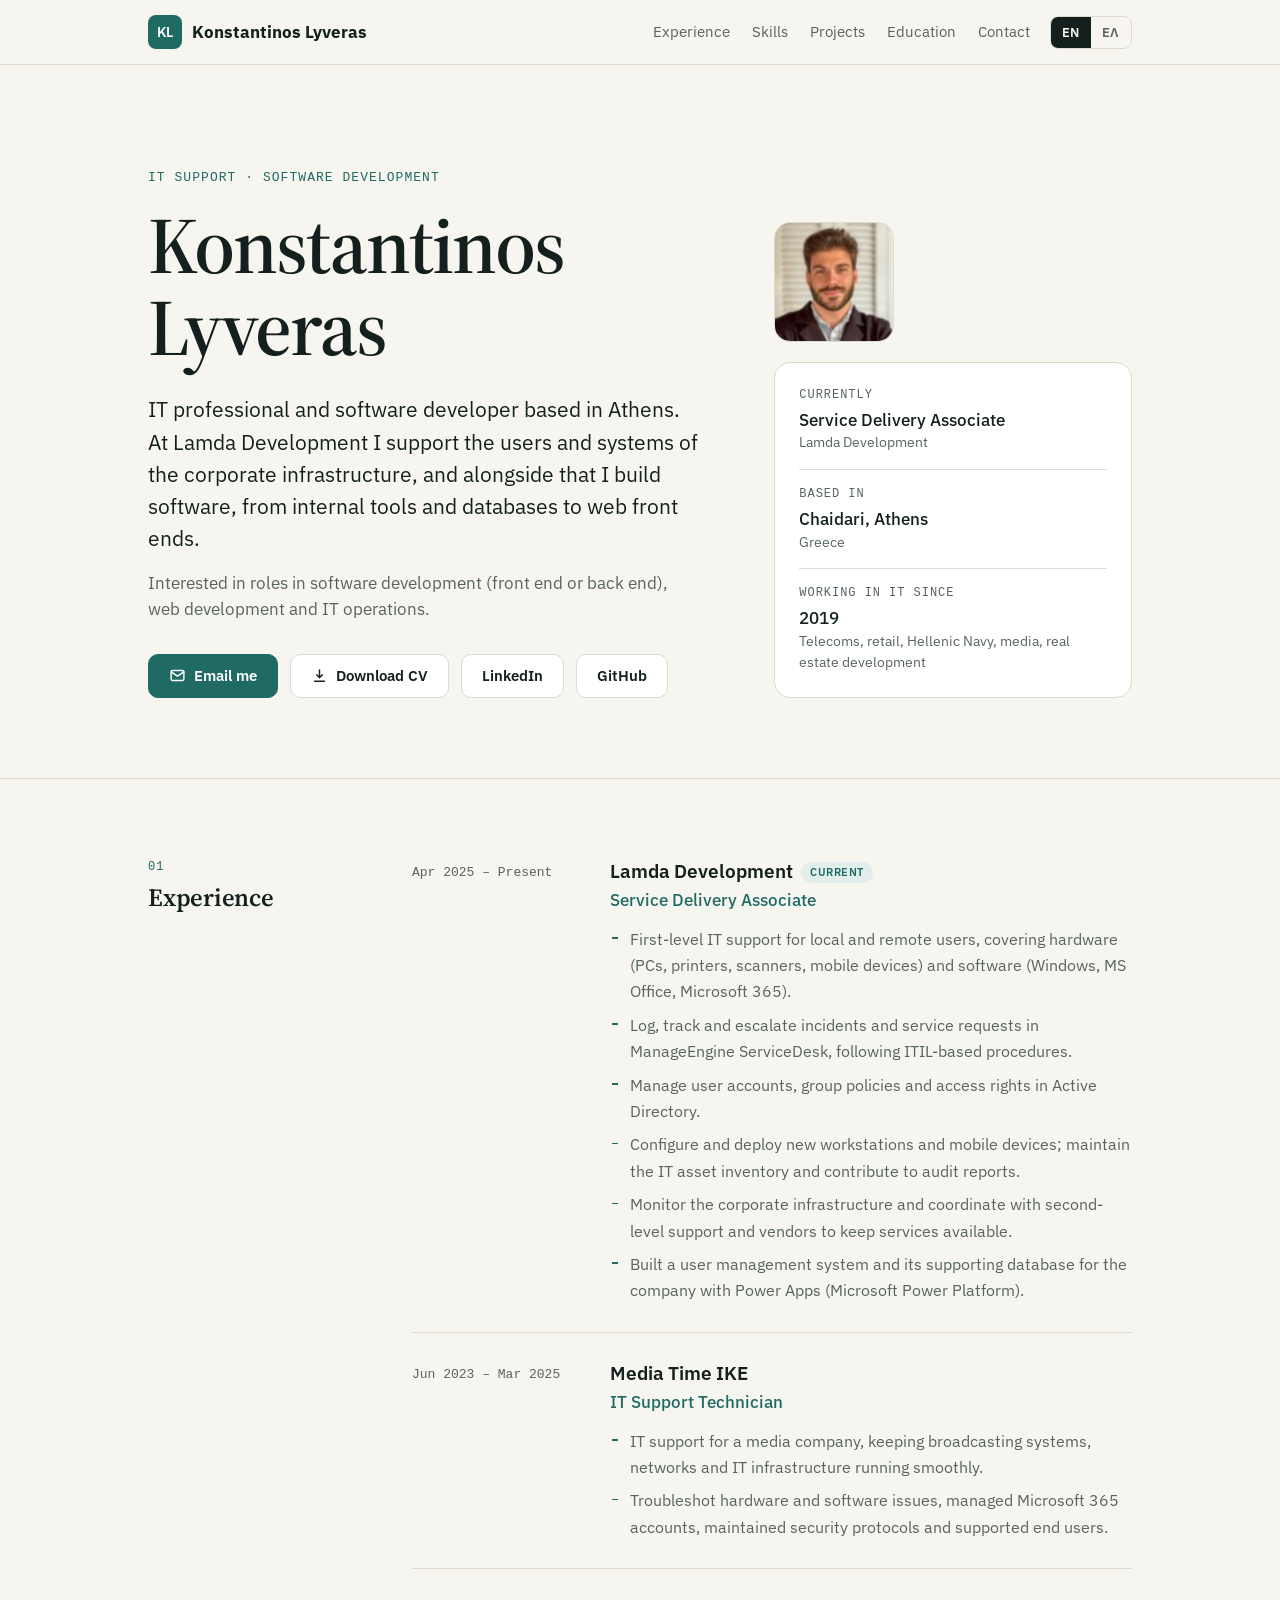
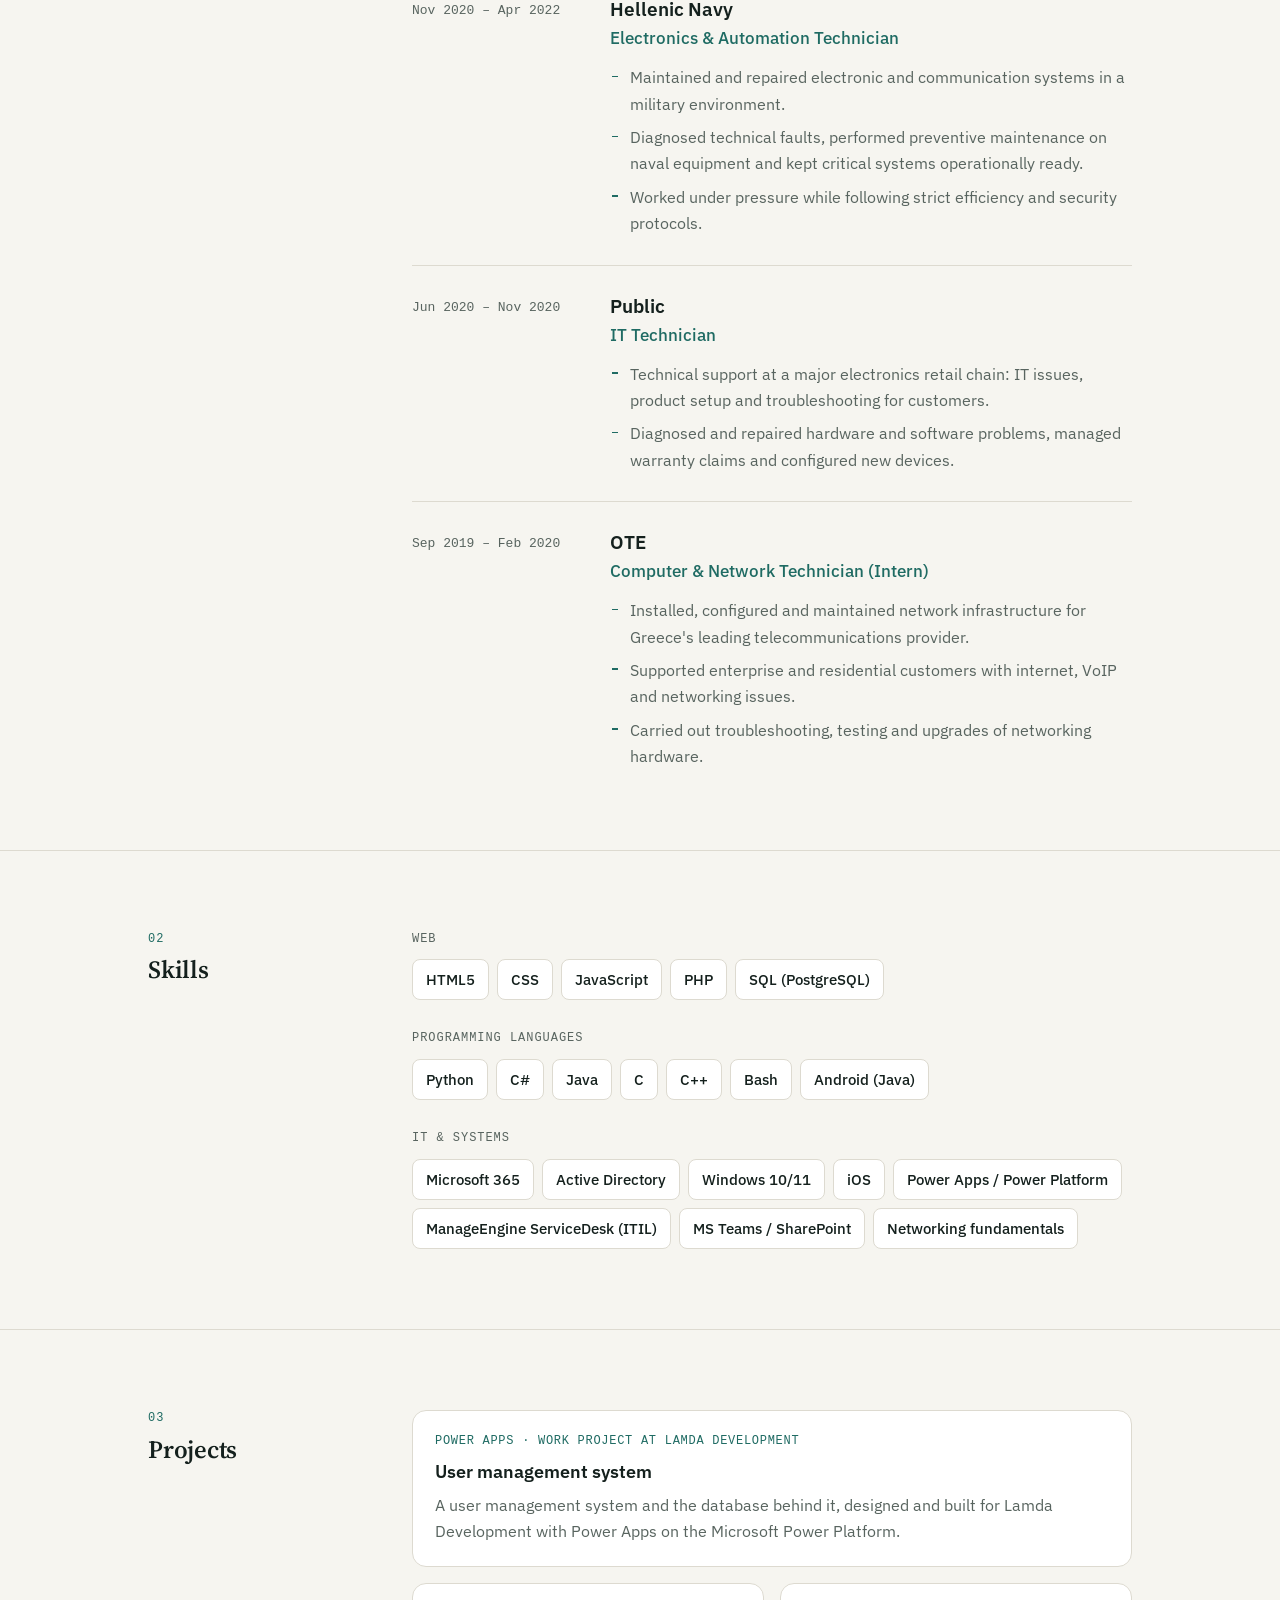
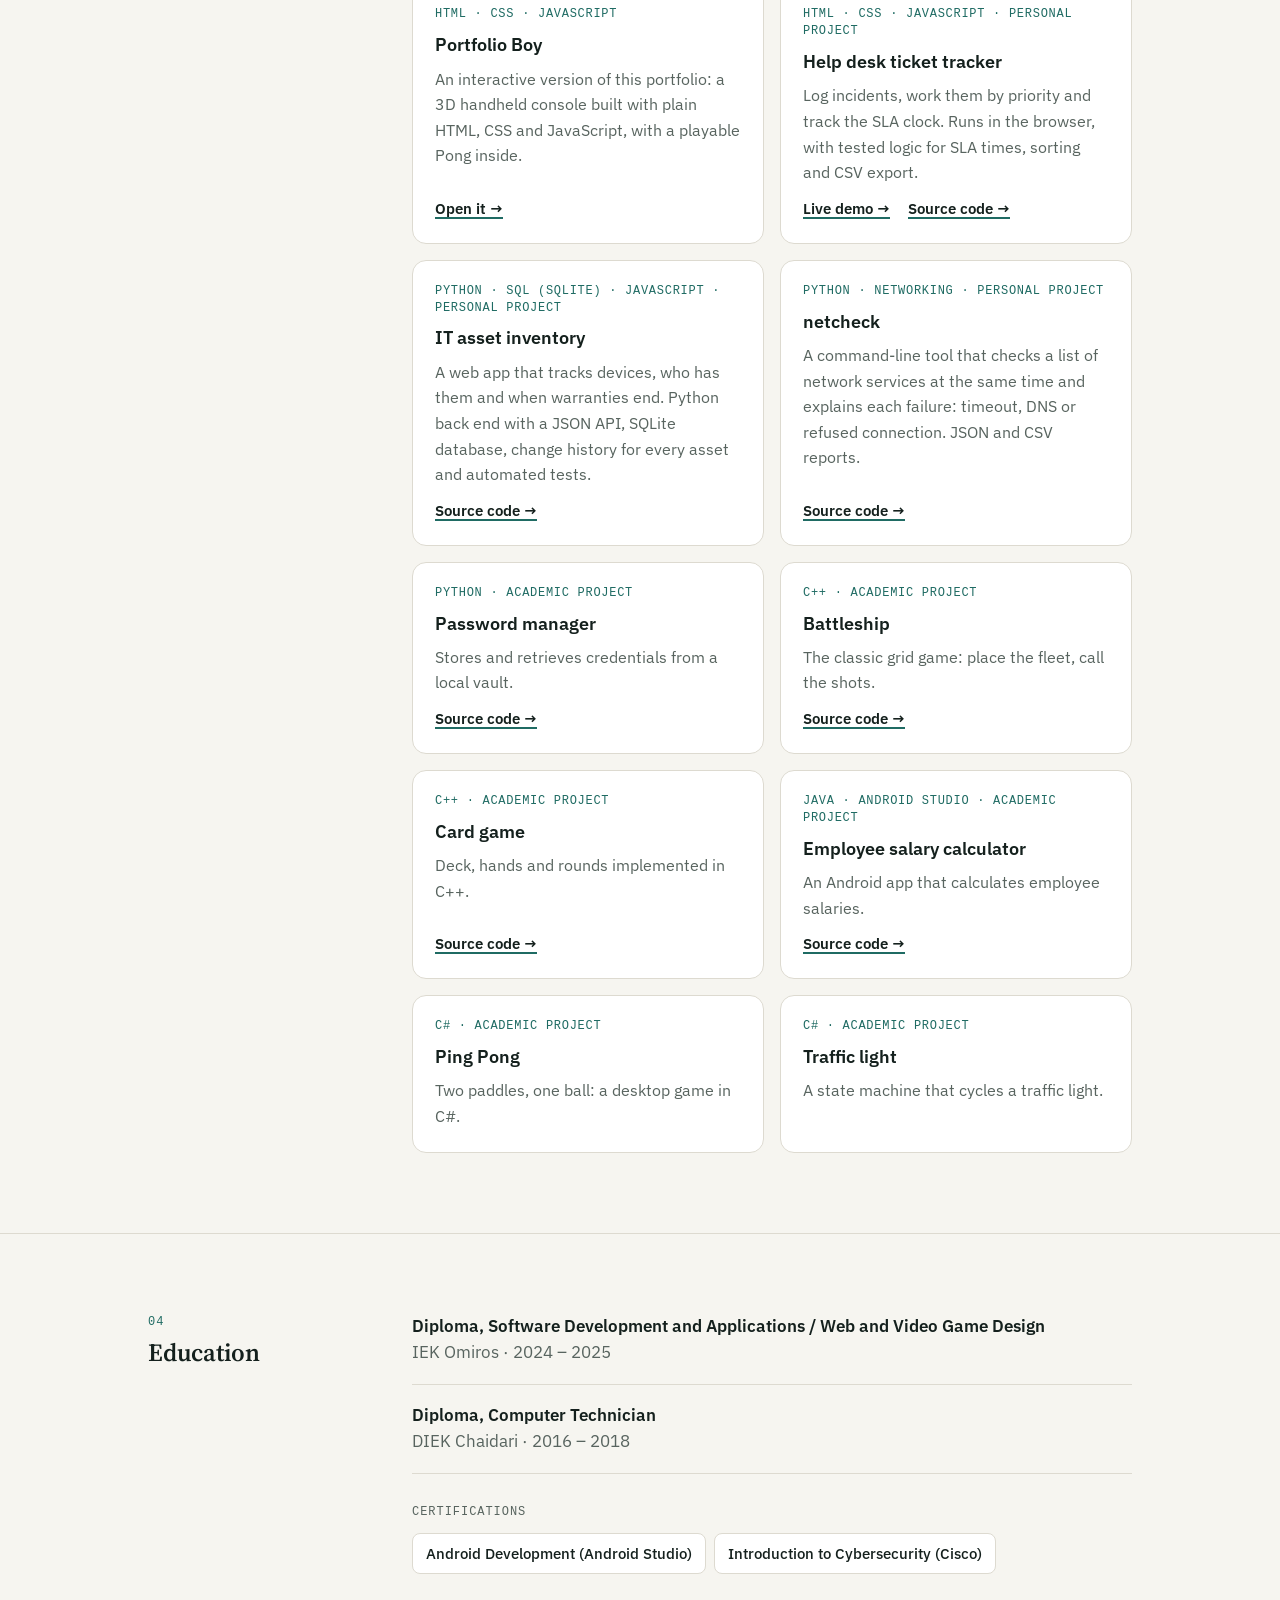
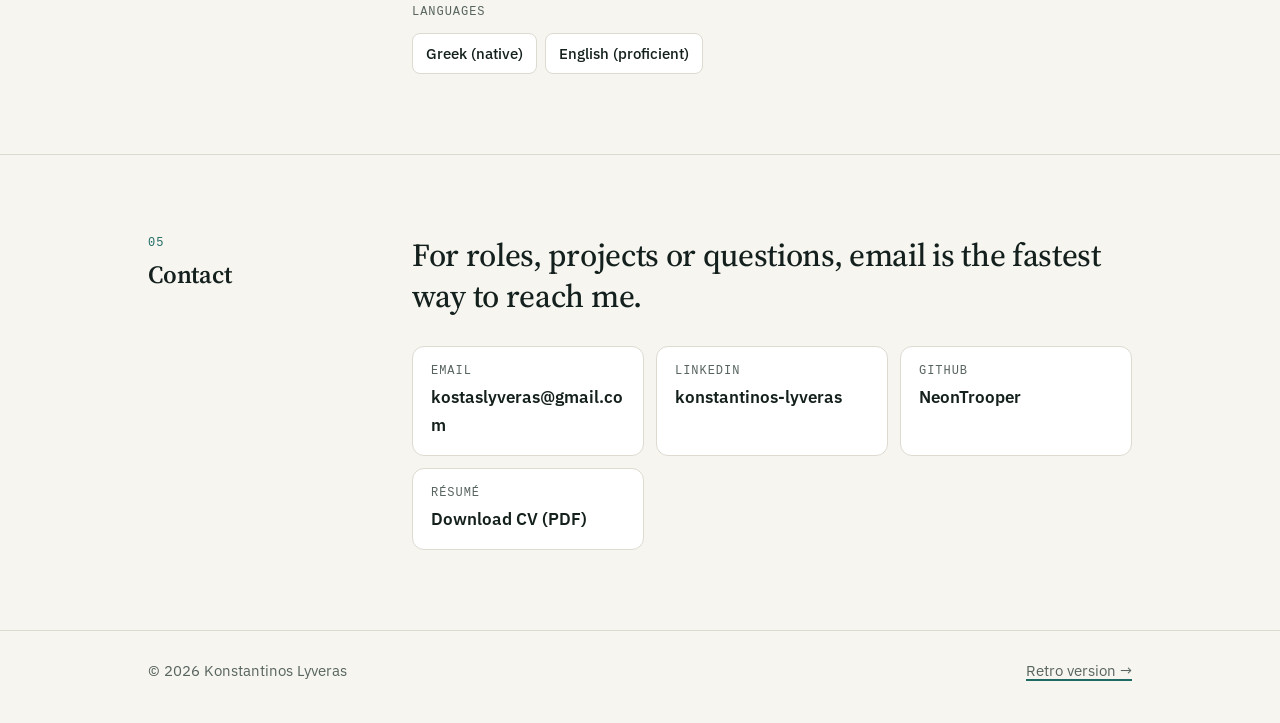
==== commit 1a90a1cf: "Professional bilingual portfolio; Game Boy site moved to /retro/ - New English page at / and Greek p" ====
--- a/index.html
+++ b/index.html
@@ -1,103 +1,104 @@
 <!DOCTYPE html>
 <html lang="en">
 <head>
-  <meta charset="utf-8">
-  <meta name="viewport" content="width=device-width, initial-scale=1">
-  <title>Konstantinos Lyveras · Portfolio Boy</title>
-  <meta name="description" content="Konstantinos Lyveras, software developer. Portfolio as a playable Game Boy-style handheld, in English and Greek.">
-  <link rel="icon" href="assets/favicon.svg" type="image/svg+xml">
-
-  <!-- Pixel fonts from Google Fonts.
-       Press Start 2P = the chunky "Game Boy" headings (has Greek letters too)
-       VT323          = the readable body text for English
-       Tiny5          = the readable body text for Greek (VT323 has no Greek letters) -->
-  <link rel="preconnect" href="https://fonts.googleapis.com">
-  <link rel="stylesheet" href="https://fonts.googleapis.com/css2?family=Press+Start+2P&family=VT323&family=Tiny5&display=swap">
-
-  <link rel="stylesheet" href="css/style.css">
+<meta charset="utf-8">
+<meta name="viewport" content="width=device-width, initial-scale=1">
+<title>Konstantinos Lyveras | IT Support &amp; Software Development</title>
+<meta name="description" content="Konstantinos Lyveras is an IT professional and software developer in Athens, Greece: IT support, Microsoft 365 and Active Directory administration, and development with JavaScript, PHP, SQL, Python, C# and Java.">
+<meta name="author" content="Konstantinos Lyveras">
+<meta name="theme-color" content="#1f6b63">
+<meta name="robots" content="index, follow">
+<link rel="canonical" href="https://www.konstantinoslyveras.gr/">
+<link rel="alternate" hreflang="en" href="https://www.konstantinoslyveras.gr/">
+<link rel="alternate" hreflang="el" href="https://www.konstantinoslyveras.gr/el/">
+<link rel="alternate" hreflang="x-default" href="https://www.konstantinoslyveras.gr/">
+<meta property="og:type" content="profile">
+<meta property="og:title" content="Konstantinos Lyveras | IT Support &amp; Software Development">
+<meta property="og:description" content="Konstantinos Lyveras is an IT professional and software developer in Athens, Greece: IT support, Microsoft 365 and Active Directory administration, and development with JavaScript, PHP, SQL, Python, C# and Java.">
+<meta property="og:url" content="https://www.konstantinoslyveras.gr/">
+<meta property="og:locale" content="en_GB">
+<meta name="twitter:card" content="summary">
+<script type="application/ld+json">{"@context": "https://schema.org", "@type": "ProfilePage", "url": "https://www.konstantinoslyveras.gr/", "inLanguage": "en", "mainEntity": {"@type": "Person", "@id": "https://www.konstantinoslyveras.gr/#person", "name": "Konstantinos Lyveras", "alternateName": "Κωνσταντίνος Λυβέρας", "url": "https://www.konstantinoslyveras.gr/", "jobTitle": "Service Delivery Associate", "worksFor": {"@type": "Organization", "name": "Lamda Development"}, "description": "Konstantinos Lyveras is an IT professional and software developer in Athens, Greece: IT support, Microsoft 365 and Active Directory administration, and development with JavaScript, PHP, SQL, Python, C# and Java.", "address": {"@type": "PostalAddress", "addressLocality": "Chaidari", "addressRegion": "Attiki", "addressCountry": "GR"}, "knowsAbout": ["IT support", "Microsoft 365", "Active Directory", "Web development", "JavaScript", "HTML", "CSS", "PHP", "SQL", "Python", "C#", "Java", "C++"], "sameAs": ["https://www.linkedin.com/in/konstantinos-lyveras-231a96329/", "https://github.com/NeonTrooper"]}}</script>
+<link rel="icon" href="assets/favicon.svg" type="image/svg+xml">
+<link rel="preconnect" href="https://fonts.googleapis.com">
+<link rel="preconnect" href="https://fonts.gstatic.com" crossorigin>
+<link rel="stylesheet" href="https://fonts.googleapis.com/css2?family=IBM+Plex+Sans:wght@400;500;600&family=Source+Serif+4:opsz,wght@8..60,500;8..60,600&display=swap">
+<link rel="stylesheet" href="assets/site.css">
 </head>
 <body>
-  <!--
-    PAGE STRUCTURE
-    ==============
-    .stage   centres everything and gives the 3D perspective
-    .rig     the 3D box that gets rotated when you drag it
-               .console (front face) = the Game Boy you interact with
-               .face.back/left/right/top/bottom = the other five sides of the box
-    #screen  the 320x288 "LCD" panel. Everything you see on the screen is
-             drawn into this div by js/app.js.
-    .legend  the small help text under the console
-  -->
-  <div class="stage">
-    <div class="rig" id="rig" aria-label="3D handheld console, drag to rotate">
+<a class="skip" href="#main">Skip to content</a>
 
-    <!-- FRONT FACE: the console itself -->
-    <div class="console face front" aria-label="Handheld console showing Konstantinos Lyveras's portfolio">
+<header class="top"><div class="wrap">
+  <a class="mark" href="#top" aria-label="Konstantinos Lyveras"><i>KL</i><b>Konstantinos Lyveras</b></a>
+  <nav class="nav" aria-label="Contact"><a href="#experience">Experience</a><a href="#skills">Skills</a><a href="#projects">Projects</a><a href="#education">Education</a><a href="#contact">Contact</a></nav>
+  <div class="lang" role="group" aria-label="Language"><span aria-current="true">EN</span><a href="el/" lang="el" hreflang="el">ΕΛ</a></div>
+</div></header>
 
-      <!-- The dark frame around the screen -->
-      <div class="bezel">
-        <div class="stripes"></div>
-        <div class="bezel-text">DOT MATRIX WITH STEREO SOUND</div>
-        <div class="led"><i></i>BATTERY</div>
+<main id="main">
+<section class="hero" id="top"><div class="wrap">
+  <div>
+    <p class="eyebrow">IT Support · Software Development</p>
+    <h1>Konstantinos Lyveras</h1>
+    <p class="lead">IT professional and software developer based in Athens. At Lamda Development I support the users and systems of the corporate infrastructure, and alongside that I build software, from internal tools and databases to web front ends.</p>
+    <p class="lead">Interested in roles in software development (front end or back end), web development and IT operations.</p>
+    <div class="cta">
+      <a class="btn primary" href="mailto:kostaslyveras@gmail.com"><svg viewBox="0 0 24 24" fill="none" stroke="currentColor" stroke-width="2" stroke-linecap="round" stroke-linejoin="round" aria-hidden="true"><rect x="3" y="5" width="18" height="14" rx="2"/><path d="m3 7 9 6 9-6"/></svg>Email me</a>
+      <a class="btn" href="assets/Konstantinos-Lyveras-CV-EN.pdf" download="Konstantinos-Lyveras-CV-EN.pdf"><svg viewBox="0 0 24 24" fill="none" stroke="currentColor" stroke-width="2" stroke-linecap="round" stroke-linejoin="round" aria-hidden="true"><path d="M12 4v11m0 0-4-4m4 4 4-4M5 20h14"/></svg>Download CV</a>
+      <a class="btn" href="https://www.linkedin.com/in/konstantinos-lyveras-231a96329/" target="_blank" rel="noopener">LinkedIn</a>
+      <a class="btn" href="https://github.com/NeonTrooper" target="_blank" rel="noopener">GitHub</a>
+    </div>
+  </div>
+  <aside class="side">
+    <img class="portrait" src="assets/portrait.jpg" width="120" height="120" alt="Portrait of Konstantinos Lyveras">
+    <dl class="facts"><div><dt>Currently</dt><dd>Service Delivery Associate<small>Lamda Development</small></dd></div><div><dt>Based in</dt><dd>Chaidari, Athens<small>Greece</small></dd></div><div><dt>Working in IT since</dt><dd>2019<small>Telecoms, retail, Hellenic Navy, media, real estate development</small></dd></div></dl>
+  </aside>
+</div></section>
 
-        <!-- The green screen. #screen is filled by JavaScript. -->
-        <div class="lcd"><div id="screen" role="application" aria-live="polite"></div></div>
-      </div>
+<section class="section" id="experience"><div class="wrap"><h2><span>01</span>Experience</h2><div>
+<article class="job"><p class="when">Apr 2025 – Present</p><div><h3>Lamda Development<span class="badge">Current</span></h3><p class="role">Service Delivery Associate</p><ul class="bullets"><li>First-level IT support for local and remote users, covering hardware (PCs, printers, scanners, mobile devices) and software (Windows, MS Office, Microsoft 365).</li><li>Log, track and escalate incidents and service requests in ManageEngine ServiceDesk, following ITIL-based procedures.</li><li>Manage user accounts, group policies and access rights in Active Directory.</li><li>Configure and deploy new workstations and mobile devices; maintain the IT asset inventory and contribute to audit reports.</li><li>Monitor the corporate infrastructure and coordinate with second-level support and vendors to keep services available.</li><li>Built a user management system and its supporting database for the company with Power Apps (Microsoft Power Platform).</li></ul></div></article>
+<article class="job"><p class="when">Jun 2023 – Mar 2025</p><div><h3>Media Time IKE</h3><p class="role">IT Support Technician</p><ul class="bullets"><li>IT support for a media company, keeping broadcasting systems, networks and IT infrastructure running smoothly.</li><li>Troubleshot hardware and software issues, managed Microsoft 365 accounts, maintained security protocols and supported end users.</li></ul></div></article>
+<article class="job"><p class="when">Nov 2020 – Apr 2022</p><div><h3>Hellenic Navy</h3><p class="role">Electronics &amp; Automation Technician</p><ul class="bullets"><li>Maintained and repaired electronic and communication systems in a military environment.</li><li>Diagnosed technical faults, performed preventive maintenance on naval equipment and kept critical systems operationally ready.</li><li>Worked under pressure while following strict efficiency and security protocols.</li></ul></div></article>
+<article class="job"><p class="when">Jun 2020 – Nov 2020</p><div><h3>Public</h3><p class="role">IT Technician</p><ul class="bullets"><li>Technical support at a major electronics retail chain: IT issues, product setup and troubleshooting for customers.</li><li>Diagnosed and repaired hardware and software problems, managed warranty claims and configured new devices.</li></ul></div></article>
+<article class="job"><p class="when">Sep 2019 – Feb 2020</p><div><h3>OTE</h3><p class="role">Computer &amp; Network Technician (Intern)</p><ul class="bullets"><li>Installed, configured and maintained network infrastructure for Greece&#x27;s leading telecommunications provider.</li><li>Supported enterprise and residential customers with internet, VoIP and networking issues.</li><li>Carried out troubleshooting, testing and upgrades of networking hardware.</li></ul></div></article>
+</div></div></section>
 
-      <!-- Printed logo under the screen -->
-      <div class="brand">Konstantinos Lyveras<span>PORTFOLIO BOY</span></div>
+<section class="section" id="skills"><div class="wrap"><h2><span>02</span>Skills</h2><div>
+<div class="skillgroup"><h3>Web</h3><ul class="chips"><li>HTML5</li><li>CSS</li><li>JavaScript</li><li>PHP</li><li>SQL (PostgreSQL)</li></ul></div>
+<div class="skillgroup"><h3>Programming languages</h3><ul class="chips"><li>Python</li><li>C#</li><li>Java</li><li>C</li><li>C++</li><li>Bash</li><li>Android (Java)</li></ul></div>
+<div class="skillgroup"><h3>IT &amp; systems</h3><ul class="chips"><li>Microsoft 365</li><li>Active Directory</li><li>Windows 10/11</li><li>iOS</li><li>Power Apps / Power Platform</li><li>ManageEngine ServiceDesk (ITIL)</li><li>MS Teams / SharePoint</li><li>Networking fundamentals</li></ul></div>
+</div></div></section>
 
-      <!-- Physical buttons. Every button has a data-btn value; app.js listens
-           for clicks/taps on anything with class "btn" and reads that value. -->
-      <div class="dpad" aria-label="Directional pad">
-        <div class="k up btn" data-btn="up" role="button" tabindex="0" aria-label="Up"></div>
-        <div class="k down btn" data-btn="down" role="button" tabindex="0" aria-label="Down"></div>
-        <div class="k left btn" data-btn="left" role="button" tabindex="0" aria-label="Left"></div>
-        <div class="k right btn" data-btn="right" role="button" tabindex="0" aria-label="Right"></div>
-        <div class="c"></div>
-      </div>
+<section class="section" id="projects"><div class="wrap"><h2><span>03</span>Projects</h2><div>
+<div class="cards"><article class="card wide"><p class="tag">Power Apps · Work project at Lamda Development</p><h3>User management system</h3><p>A user management system and the database behind it, designed and built for Lamda Development with Power Apps on the Microsoft Power Platform.</p><div class="card-links"></div></article>
+<article class="card"><p class="tag">HTML · CSS · JavaScript</p><h3>Portfolio Boy</h3><p>An interactive version of this portfolio: a 3D handheld console built with plain HTML, CSS and JavaScript, with a playable Pong inside.</p><div class="card-links"><a class="more" href="retro/">Open it →</a></div></article>
+<article class="card"><p class="tag">HTML · CSS · JavaScript · Personal project</p><h3>Help desk ticket tracker</h3><p>Log incidents, work them by priority and track the SLA clock. Runs in the browser, with tested logic for SLA times, sorting and CSV export.</p><div class="card-links"><a class="more" href="demos/helpdesk/">Live demo →</a><a class="more" href="https://github.com/NeonTrooper/helpdesk-tickets" target="_blank" rel="noopener">Source code →</a></div></article>
+<article class="card"><p class="tag">Python · SQL (SQLite) · JavaScript · Personal project</p><h3>IT asset inventory</h3><p>A web app that tracks devices, who has them and when warranties end. Python back end with a JSON API, SQLite database, change history for every asset and automated tests.</p><div class="card-links"><a class="more" href="https://github.com/NeonTrooper/it-asset-inventory" target="_blank" rel="noopener">Source code →</a></div></article>
+<article class="card"><p class="tag">Python · Networking · Personal project</p><h3>netcheck</h3><p>A command-line tool that checks a list of network services at the same time and explains each failure: timeout, DNS or refused connection. JSON and CSV reports.</p><div class="card-links"><a class="more" href="https://github.com/NeonTrooper/netcheck" target="_blank" rel="noopener">Source code →</a></div></article>
+<article class="card"><p class="tag">Python · Academic project</p><h3>Password manager</h3><p>Stores and retrieves credentials from a local vault.</p><div class="card-links"><a class="more" href="https://github.com/NeonTrooper/my-projects-repo/tree/main/Python-Projects" target="_blank" rel="noopener">Source code →</a></div></article>
+<article class="card"><p class="tag">C++ · Academic project</p><h3>Battleship</h3><p>The classic grid game: place the fleet, call the shots.</p><div class="card-links"><a class="more" href="https://github.com/NeonTrooper/my-projects-repo/tree/main/C%2B%2B-Projects/Battleship%20Game" target="_blank" rel="noopener">Source code →</a></div></article>
+<article class="card"><p class="tag">C++ · Academic project</p><h3>Card game</h3><p>Deck, hands and rounds implemented in C++.</p><div class="card-links"><a class="more" href="https://github.com/NeonTrooper/my-projects-repo/tree/main/C%2B%2B-Projects/CardGame" target="_blank" rel="noopener">Source code →</a></div></article>
+<article class="card"><p class="tag">Java · Android Studio · Academic project</p><h3>Employee salary calculator</h3><p>An Android app that calculates employee salaries.</p><div class="card-links"><a class="more" href="https://github.com/NeonTrooper/my-projects-repo/tree/main/Android-Projects/YpologismosMisthouErgazomenou" target="_blank" rel="noopener">Source code →</a></div></article>
+<article class="card"><p class="tag">C# · Academic project</p><h3>Ping Pong</h3><p>Two paddles, one ball: a desktop game in C#.</p><div class="card-links"></div></article>
+<article class="card"><p class="tag">C# · Academic project</p><h3>Traffic light</h3><p>A state machine that cycles a traffic light.</p><div class="card-links"></div></article>
+</div></div></div></section>
 
-      <div class="ab">
-        <div class="round b btn" data-btn="b" role="button" tabindex="0" aria-label="B button"></div>
-        <div class="round a btn" data-btn="a" role="button" tabindex="0" aria-label="A button"></div>
-        <span class="lab b">B</span><span class="lab a">A</span>
-      </div>
+<section class="section" id="education"><div class="wrap"><h2><span>04</span>Education</h2><div>
+<ul class="edu"><li><strong>Diploma, Software Development and Applications / Web and Video Game Design</strong><span>IEK Omiros · 2024 – 2025</span></li><li><strong>Diploma, Computer Technician</strong><span>DIEK Chaidari · 2016 – 2018</span></li></ul><h3 class="sub">Certifications</h3><ul class="chips"><li>Android Development (Android Studio)</li><li>Introduction to Cybersecurity (Cisco)</li></ul><h3 class="sub">Languages</h3><ul class="chips"><li>Greek (native)</li><li>English (proficient)</li></ul></div></div></section>
 
-      <div class="ss">
-        <div class="pill btn" data-btn="select" role="button" tabindex="0" aria-label="Select"><div class="cap"></div><span class="lab">SELECT</span></div>
-        <div class="pill btn" data-btn="start" role="button" tabindex="0" aria-label="Start"><div class="cap"></div><span class="lab">START</span></div>
-      </div>
+<section class="section" id="contact"><div class="wrap"><h2><span>05</span>Contact</h2><div>
+<p class="contact-lead">For roles, projects or questions, email is the fastest way to reach me.</p>
+<div class="links">
+<a href="mailto:kostaslyveras@gmail.com"><small>Email</small><b>kostaslyveras@gmail.com</b></a>
+<a href="https://www.linkedin.com/in/konstantinos-lyveras-231a96329/" target="_blank" rel="noopener"><small>LinkedIn</small><b>konstantinos-lyveras</b></a>
+<a href="https://github.com/NeonTrooper" target="_blank" rel="noopener"><small>GitHub</small><b>NeonTrooper</b></a>
+<a href="assets/Konstantinos-Lyveras-CV-EN.pdf" download="Konstantinos-Lyveras-CV-EN.pdf"><small>Résumé</small><b>Download CV (PDF)</b></a>
+</div></div></div></section>
 
-      <!-- Speaker grille (decoration only) -->
-      <div class="speaker"><i></i><i></i><i></i><i></i><i></i><i></i></div>
-    </div>
+</main>
 
-    <!-- THE OTHER FIVE FACES OF THE BOX (decoration only, seen when you rotate it) -->
-    <div class="face back" aria-hidden="true">
-      <div class="screws"><i></i><i></i><i></i><i></i></div>
-      <div class="plate">
-        <div class="model">PORTFOLIO BOY</div>
-        <div class="fine">MODEL NO. KL-2019 · SOFTWARE DEVELOPER EDITION<br>DESIGNED IN CHAIDARI, ATTIKI · SERIAL 2026-0908<br>RUNS ON HTML · CSS · JAVASCRIPT</div>
-      </div>
-      <div class="battery"><span>◀ OPEN</span><div class="ridges"></div></div>
-    </div>
-    <div class="face side left" aria-hidden="true"><i class="ext"></i><i class="dial"></i><b>CONTRAST</b></div>
-    <div class="face side right" aria-hidden="true"><i class="dial"></i><b>VOLUME</b></div>
-    <div class="face side top" aria-hidden="true"><i class="sw"></i><i class="slot"></i></div>
-    <div class="face side bottom" aria-hidden="true"><i class="jack"></i><b>PHONES</b></div>
-
-    </div><!-- /.rig -->
-
-    <!-- Soft shadow on the "floor" under the console -->
-    <div class="floor-shadow" aria-hidden="true"></div>
-
-    <!-- Help text. Filled by app.js so it can switch language. -->
-    <p class="legend" id="legend"></p>
-  </div>
-
-  <!-- Order matters: data.js defines the content (window.PB),
-       app.js reads it and runs the whole thing. -->
-  <script src="js/data.js"></script>
-  <script src="js/app.js"></script>
+<footer class="foot"><div class="wrap">
+  <span>© 2026 Konstantinos Lyveras</span>
+  <a href="retro/">Retro version →</a>
+</div></footer>
 </body>
 </html>
--- a/assets/site.css
+++ b/assets/site.css
@@ -0,0 +1,233 @@
+/* ============================================================
+   site.css — styles for the professional portfolio (EN + EL).
+   The old Game Boy site lives untouched in /retro/ with its own CSS.
+   ============================================================ */
+
+:root {
+  --bg: #f6f5f0;
+  --surface: #ffffff;
+  --ink: #14201d;
+  --muted: #58645f;
+  --line: #dddad0;
+  --accent: #1f6b63;
+  --accent-ink: #ffffff;
+  --accent-soft: #e2eeeb;
+
+  --serif: "Source Serif 4", "Noto Serif", Georgia, "Times New Roman", serif;
+  --sans: "IBM Plex Sans", system-ui, -apple-system, "Segoe UI", Roboto, "Helvetica Neue", Arial, sans-serif;
+  --mono: ui-monospace, "SF Mono", "Cascadia Mono", Menlo, Consolas, monospace;
+
+  --wrap: 1080px;
+  --gutter: clamp(20px, 5vw, 48px);
+}
+
+@media (prefers-color-scheme: dark) {
+  :root {
+    --bg: #0e1413;
+    --surface: #151d1b;
+    --ink: #e8eeeb;
+    --muted: #9aa8a3;
+    --line: #26322f;
+    --accent: #74cbbe;
+    --accent-ink: #0e1413;
+    --accent-soft: #17302c;
+  }
+}
+
+*, *::before, *::after { box-sizing: border-box; }
+
+html { scroll-behavior: smooth; scroll-padding-top: 84px; -webkit-text-size-adjust: 100%; }
+
+body {
+  margin: 0;
+  background: var(--bg);
+  color: var(--ink);
+  font-family: var(--sans);
+  font-size: 17px;
+  line-height: 1.65;
+  -webkit-font-smoothing: antialiased;
+}
+
+a { color: inherit; text-decoration-color: var(--accent); text-underline-offset: 3px; text-decoration-thickness: 1.5px; }
+a:hover { color: var(--accent); }
+:focus-visible { outline: 2px solid var(--accent); outline-offset: 3px; border-radius: 4px; }
+
+h1, h2, h3, p, ul, dl, dd { margin: 0; }
+ul { padding: 0; list-style: none; }
+
+.wrap { max-width: var(--wrap); margin: 0 auto; padding: 0 var(--gutter); }
+
+.skip {
+  position: absolute; left: -9999px; top: 8px;
+  background: var(--accent); color: var(--accent-ink); padding: 8px 14px; border-radius: 6px; z-index: 20;
+}
+.skip:focus { left: 8px; color: var(--accent-ink); }
+
+/* ---------- top bar ---------- */
+.top {
+  position: sticky; top: 0; z-index: 10;
+  background: color-mix(in srgb, var(--bg) 88%, transparent);
+  backdrop-filter: blur(10px);
+  -webkit-backdrop-filter: blur(10px);
+  border-bottom: 1px solid var(--line);
+}
+.top .wrap { display: flex; align-items: center; gap: 20px; min-height: 64px; }
+
+.mark { display: flex; align-items: center; gap: 10px; text-decoration: none; font-weight: 600; white-space: nowrap; }
+.mark i {
+  display: grid; place-items: center; width: 34px; height: 34px; border-radius: 8px;
+  background: var(--accent); color: var(--accent-ink);
+  font: 600 14px/1 var(--sans); font-style: normal; letter-spacing: .02em;
+}
+.mark:hover { color: inherit; }
+
+.nav { display: flex; gap: 22px; margin-left: auto; font-size: 15px; }
+.nav a { text-decoration: none; color: var(--muted); }
+.nav a:hover { color: var(--ink); }
+
+.lang {
+  display: flex; border: 1px solid var(--line); border-radius: 8px; overflow: hidden;
+  font: 600 13px/1 var(--sans); letter-spacing: .04em;
+}
+.lang a, .lang span { padding: 9px 11px; text-decoration: none; }
+.lang span { background: var(--ink); color: var(--bg); }
+.lang a { color: var(--muted); }
+.lang a:hover { color: var(--ink); background: var(--accent-soft); }
+
+/* ---------- buttons ---------- */
+.btn {
+  display: inline-flex; align-items: center; gap: 8px;
+  padding: 12px 20px; border-radius: 10px; border: 1px solid var(--line);
+  background: var(--surface); color: var(--ink);
+  font: 600 15px/1.2 var(--sans); text-decoration: none;
+  transition: transform .15s ease, border-color .15s ease, background .15s ease;
+}
+.btn:hover { border-color: var(--accent); color: var(--ink); transform: translateY(-1px); }
+.btn.primary { background: var(--accent); border-color: var(--accent); color: var(--accent-ink); }
+.btn.primary:hover { color: var(--accent-ink); filter: brightness(1.08); }
+.btn svg { width: 17px; height: 17px; flex: none; }
+
+/* ---------- hero ---------- */
+.hero { padding: clamp(48px, 9vw, 104px) 0 clamp(40px, 7vw, 80px); }
+.hero .wrap { display: grid; grid-template-columns: minmax(0, 1.55fr) minmax(0, 1fr); gap: clamp(32px, 6vw, 72px); align-items: end; }
+
+.eyebrow {
+  font: 500 13px/1.4 var(--mono); letter-spacing: .08em; text-transform: uppercase; color: var(--accent);
+  margin-bottom: 18px;
+}
+.hero h1 {
+  font: 600 clamp(2.6rem, 7.2vw, 5rem)/1.02 var(--serif);
+  letter-spacing: -.025em;
+  margin-bottom: 26px;
+}
+.lead { font-size: clamp(1.1rem, 1.9vw, 1.3rem); line-height: 1.55; max-width: 36em; }
+.lead + .lead { margin-top: 14px; color: var(--muted); font-size: 1.05rem; }
+.cta { display: flex; flex-wrap: wrap; gap: 12px; margin-top: 32px; }
+
+.facts {
+  background: var(--surface); border: 1px solid var(--line); border-radius: 16px;
+  padding: 8px 24px;
+}
+.facts div { padding: 16px 0; border-bottom: 1px solid var(--line); }
+.facts div:last-child { border-bottom: 0; }
+.facts dt { font: 500 12px/1.4 var(--mono); letter-spacing: .08em; text-transform: uppercase; color: var(--muted); margin-bottom: 4px; }
+.facts dd { font-weight: 500; line-height: 1.45; }
+.facts dd small { display: block; font-weight: 400; font-size: .9rem; color: var(--muted); }
+
+.portrait { display: block; width: 120px; height: 120px; border-radius: 16px; object-fit: cover; border: 1px solid var(--line); margin-bottom: 20px; }
+
+/* ---------- sections ---------- */
+.section { padding: clamp(44px, 7vw, 80px) 0; border-top: 1px solid var(--line); }
+.section .wrap { display: grid; grid-template-columns: 200px minmax(0, 1fr); gap: clamp(24px, 5vw, 64px); }
+.section h2 {
+  font: 600 1.55rem/1.2 var(--serif); letter-spacing: -.01em;
+  position: sticky; top: 92px; align-self: start;
+}
+.section h2 span { display: block; font: 500 12px/1.4 var(--mono); letter-spacing: .08em; color: var(--accent); margin-bottom: 8px; }
+
+/* ---------- experience ---------- */
+.job { display: grid; grid-template-columns: 170px minmax(0, 1fr); gap: 8px 28px; padding: 28px 0; border-bottom: 1px solid var(--line); }
+.job:first-child { padding-top: 0; }
+.job:last-child { border-bottom: 0; padding-bottom: 0; }
+.when { font: 500 13px/1.7 var(--mono); color: var(--muted); padding-top: 3px; }
+.job h3 { font: 600 1.2rem/1.3 var(--sans); }
+.job .role { color: var(--accent); font-weight: 500; margin: 2px 0 12px; }
+.badge {
+  display: inline-block; margin-left: 8px; padding: 3px 9px; border-radius: 99px; vertical-align: 2px;
+  background: var(--accent-soft); color: var(--accent);
+  font: 600 11px/1.4 var(--sans); letter-spacing: .05em; text-transform: uppercase;
+}
+.bullets li { position: relative; padding-left: 20px; margin-top: 7px; color: var(--muted); font-size: 1rem; }
+.bullets li::before { content: ""; position: absolute; left: 2px; top: .72em; width: 6px; height: 1.5px; background: var(--accent); }
+
+/* ---------- skills ---------- */
+.skillgroup + .skillgroup { margin-top: 30px; }
+.skillgroup h3, .sub { font: 500 12px/1.4 var(--mono); letter-spacing: .08em; text-transform: uppercase; color: var(--muted); margin-bottom: 12px; }
+.chips { display: flex; flex-wrap: wrap; gap: 8px; }
+.chips li { padding: 7px 13px; border: 1px solid var(--line); border-radius: 8px; background: var(--surface); font-size: .95rem; font-weight: 500; }
+
+/* ---------- projects ---------- */
+.cards { display: grid; grid-template-columns: repeat(auto-fill, minmax(250px, 1fr)); gap: 16px; }
+.card {
+  display: flex; flex-direction: column; gap: 10px;
+  background: var(--surface); border: 1px solid var(--line); border-radius: 14px; padding: 22px;
+}
+.card.wide { grid-column: 1 / -1; }
+.card .tag { font: 500 12px/1.4 var(--mono); letter-spacing: .06em; text-transform: uppercase; color: var(--accent); }
+.card h3 { font: 600 1.12rem/1.3 var(--sans); }
+.card p:not(.tag) { color: var(--muted); font-size: .97rem; flex: 1; }
+.card-links { display: flex; flex-wrap: wrap; gap: 6px 18px; }
+.card-links:empty { display: none; }
+.card .more { font-weight: 600; font-size: .95rem; }
+
+/* ---------- education ---------- */
+.edu li { padding: 18px 0; border-bottom: 1px solid var(--line); }
+.edu li:first-child { padding-top: 0; }
+.edu strong { display: block; font-weight: 600; font-size: 1.08rem; line-height: 1.4; }
+.edu span { color: var(--muted); }
+.sub { margin-top: 30px; }
+
+/* ---------- contact ---------- */
+.contact-lead { font: 500 clamp(1.4rem, 3vw, 2rem)/1.3 var(--serif); letter-spacing: -.01em; max-width: 24em; margin-bottom: 28px; }
+.links { display: grid; grid-template-columns: repeat(auto-fit, minmax(230px, 1fr)); gap: 12px; }
+.links a {
+  display: block; padding: 16px 18px; border: 1px solid var(--line); border-radius: 12px; background: var(--surface);
+  text-decoration: none; transition: border-color .15s ease, transform .15s ease;
+}
+.links a:hover { border-color: var(--accent); color: inherit; transform: translateY(-1px); }
+.links small { display: block; font: 500 12px/1.4 var(--mono); letter-spacing: .08em; text-transform: uppercase; color: var(--muted); margin-bottom: 3px; }
+.links b { font-weight: 600; word-break: break-word; }
+
+/* ---------- footer ---------- */
+.foot { border-top: 1px solid var(--line); padding: 28px 0 40px; color: var(--muted); font-size: .92rem; }
+.foot .wrap { display: flex; flex-wrap: wrap; gap: 8px 24px; justify-content: space-between; }
+
+/* ---------- responsive ---------- */
+@media (max-width: 900px) {
+  .nav { display: none; }
+  .top .wrap { justify-content: space-between; }
+  .hero .wrap { grid-template-columns: 1fr; align-items: start; }
+  .section .wrap { grid-template-columns: 1fr; }
+  .section h2 { position: static; }
+}
+@media (max-width: 600px) {
+  body { font-size: 16px; }
+  .job { grid-template-columns: 1fr; gap: 2px; }
+  .mark b { display: none; }
+  .cta .btn { flex: 1 1 auto; justify-content: center; }
+}
+
+@media (prefers-reduced-motion: reduce) {
+  html { scroll-behavior: auto; }
+  .btn, .links a { transition: none; }
+}
+
+/* ---------- print: the page doubles as a clean one-pager ---------- */
+@media print {
+  :root { --bg: #fff; --surface: #fff; --ink: #000; --muted: #333; --line: #ccc; --accent: #1f6b63; --accent-soft: #eee; }
+  .top, .cta, .skip, .lang { display: none; }
+  body { font-size: 11pt; }
+  .hero, .section { padding: 18pt 0; }
+  .section h2 { position: static; }
+  .card, .job { break-inside: avoid; }
+}
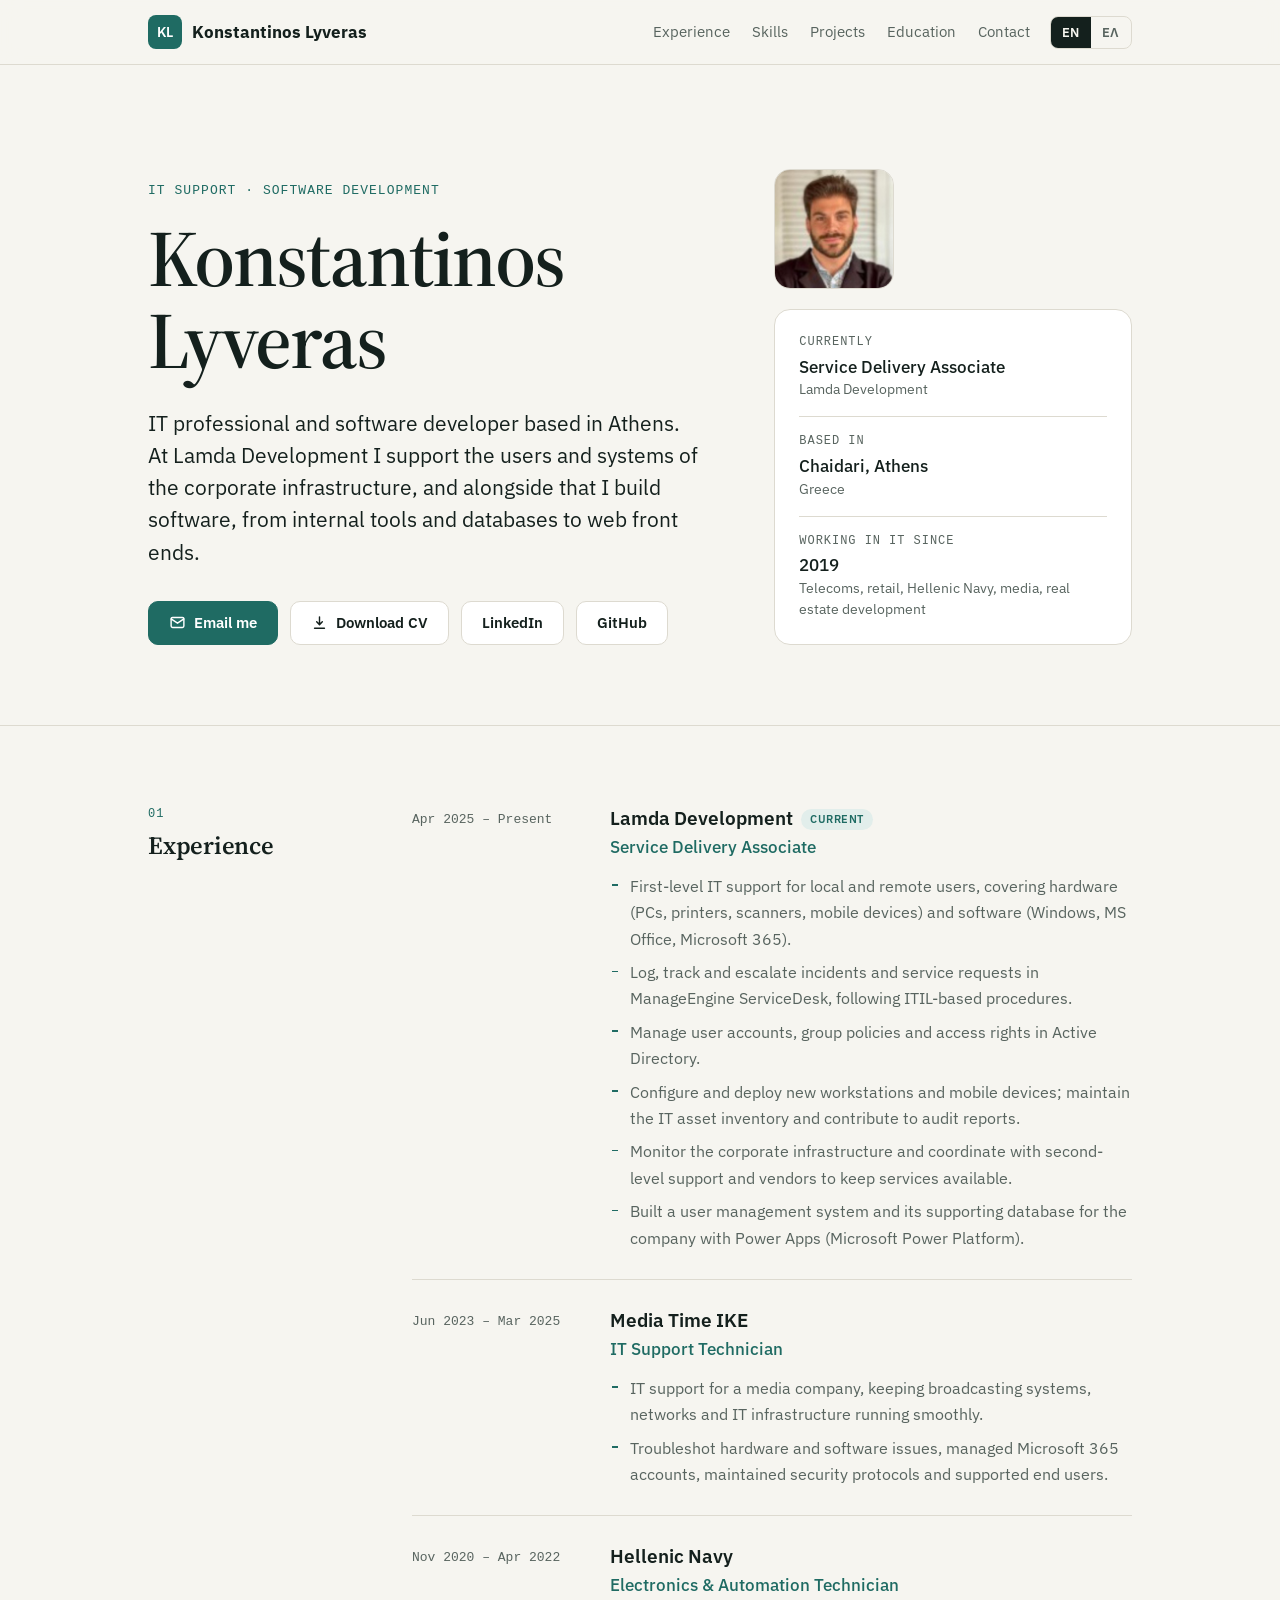
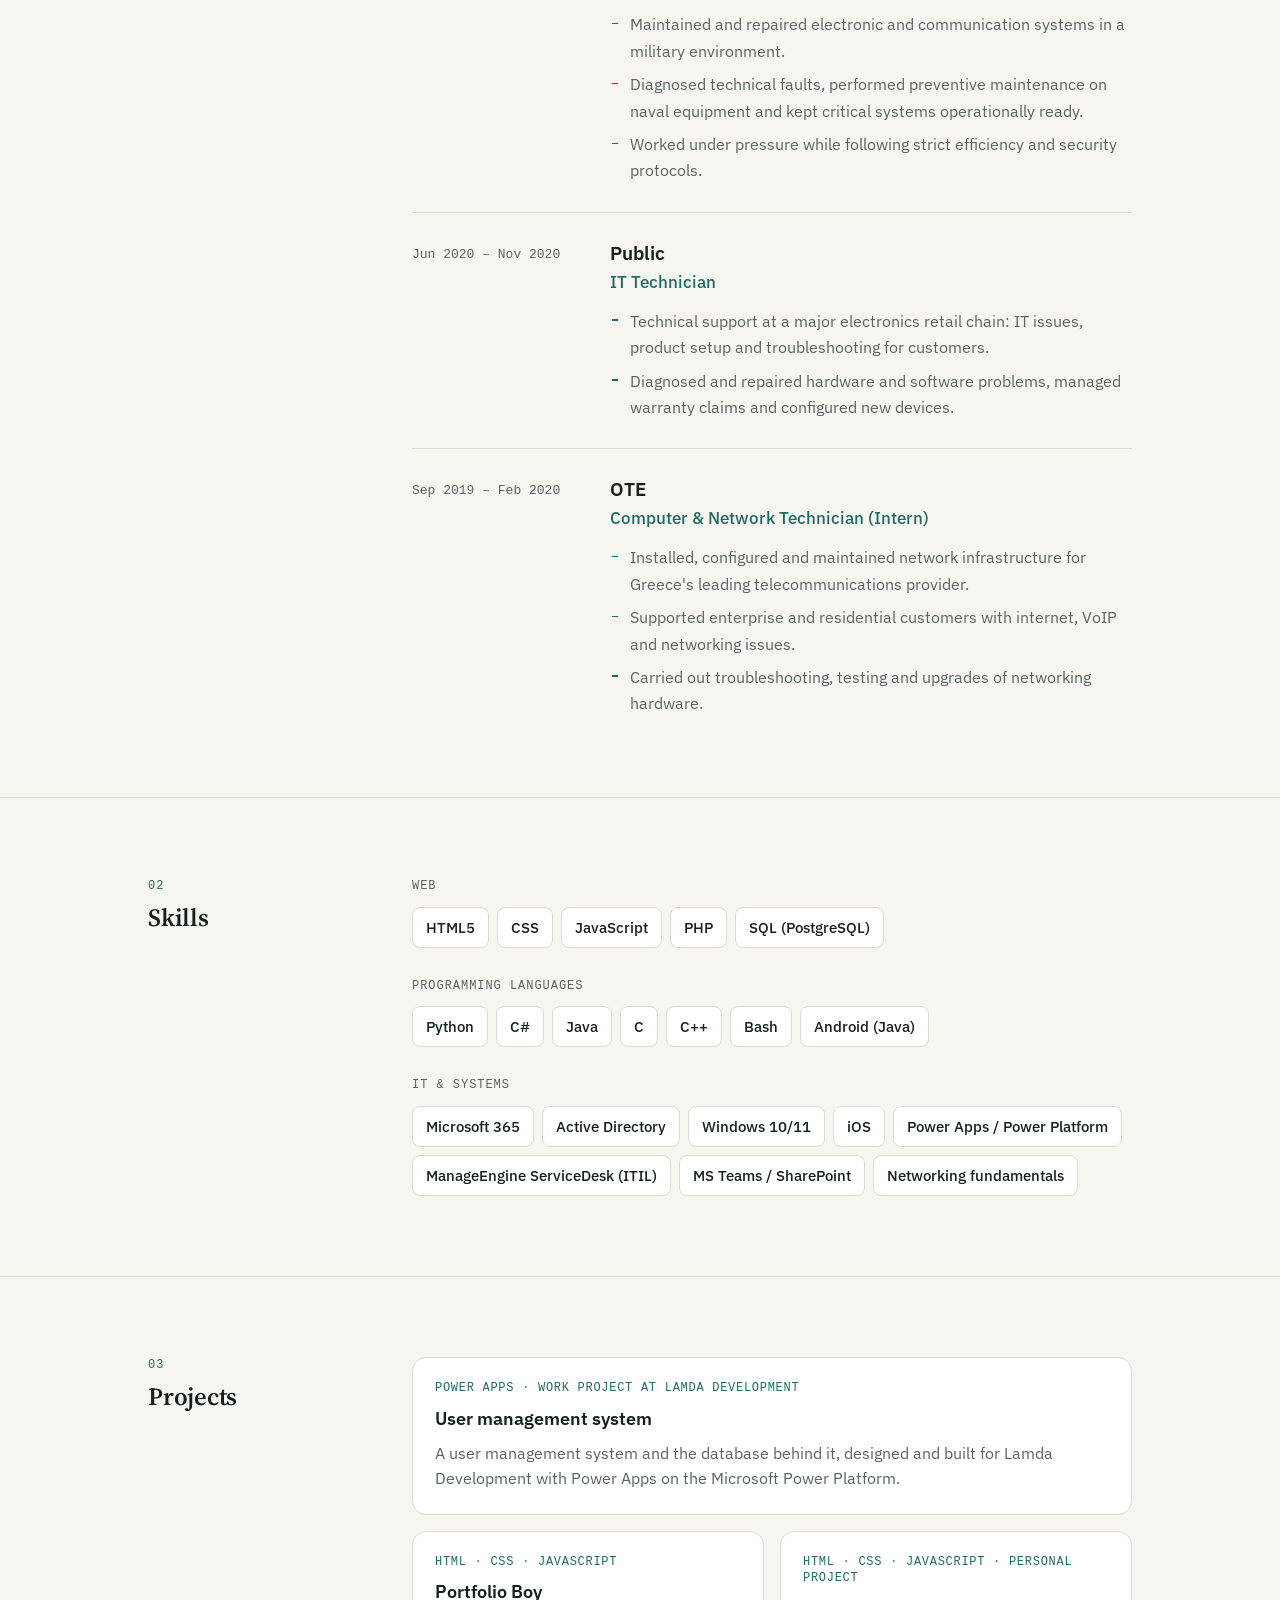
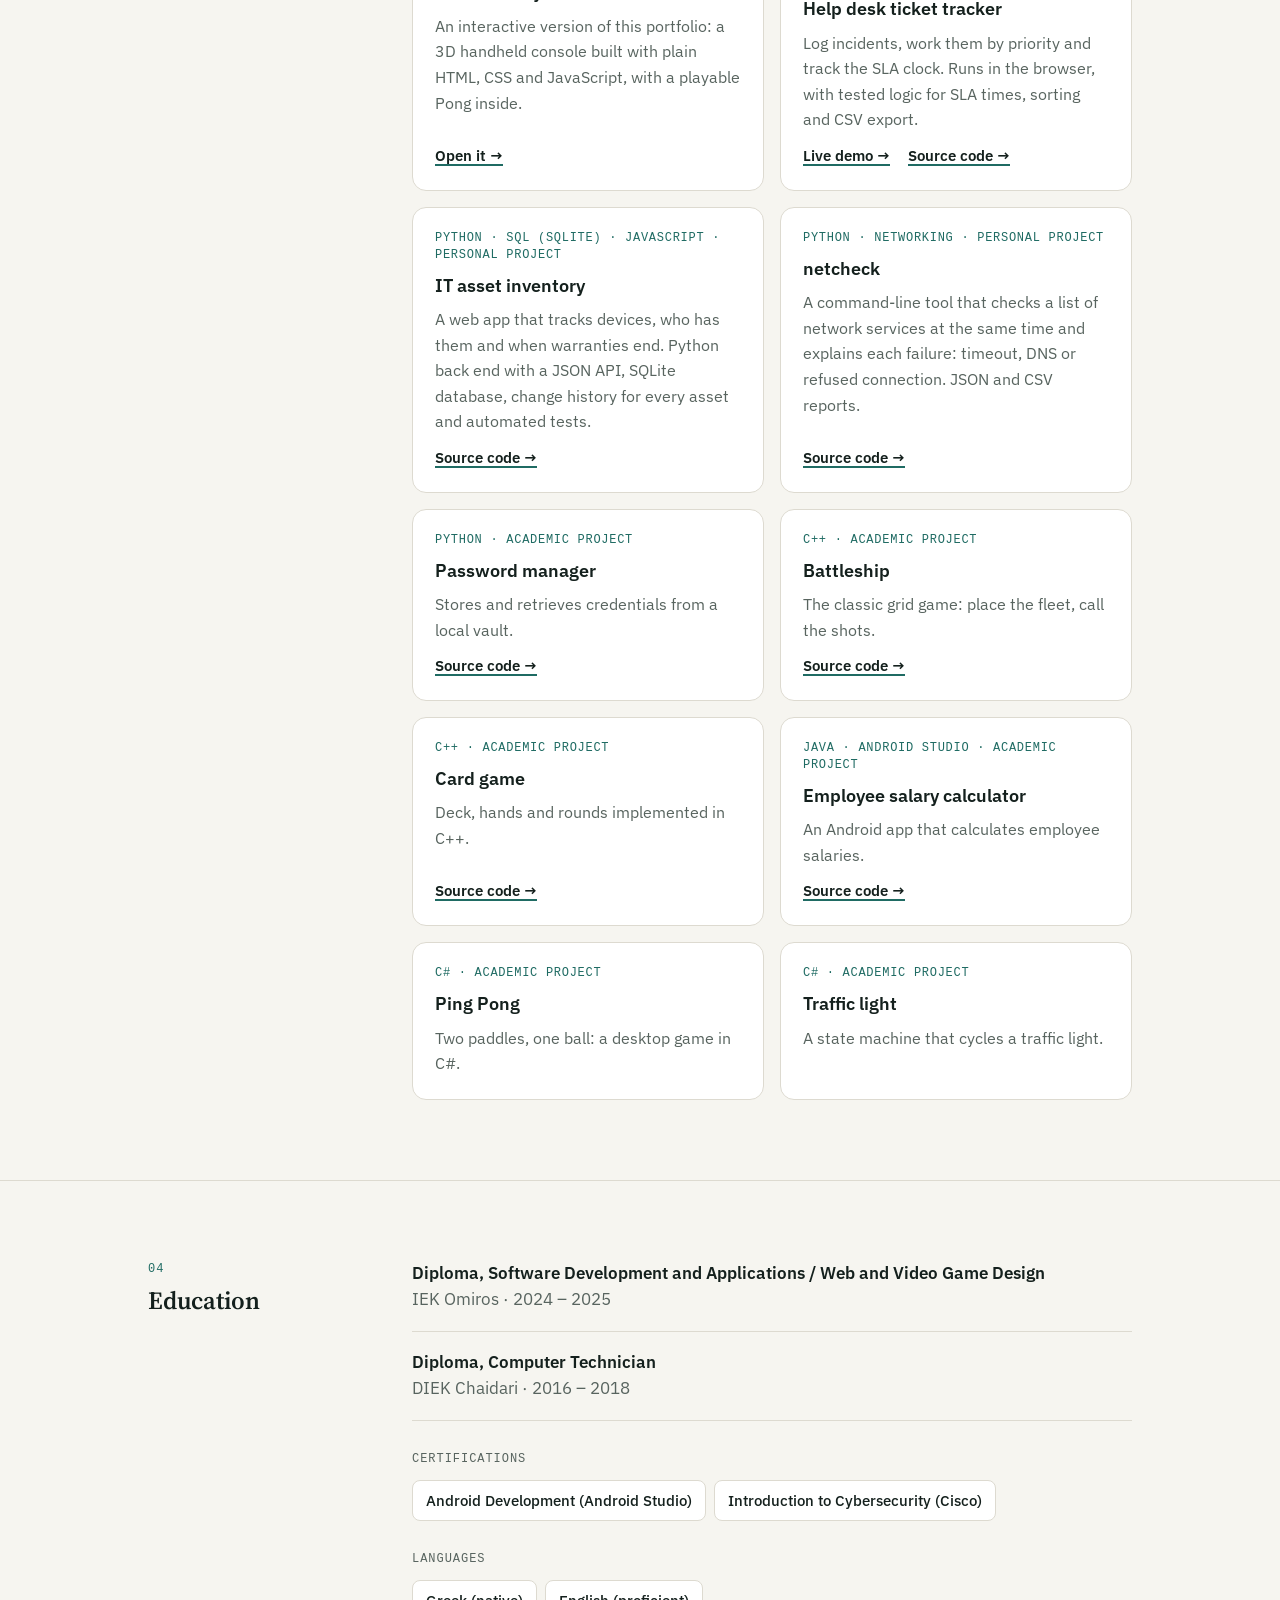
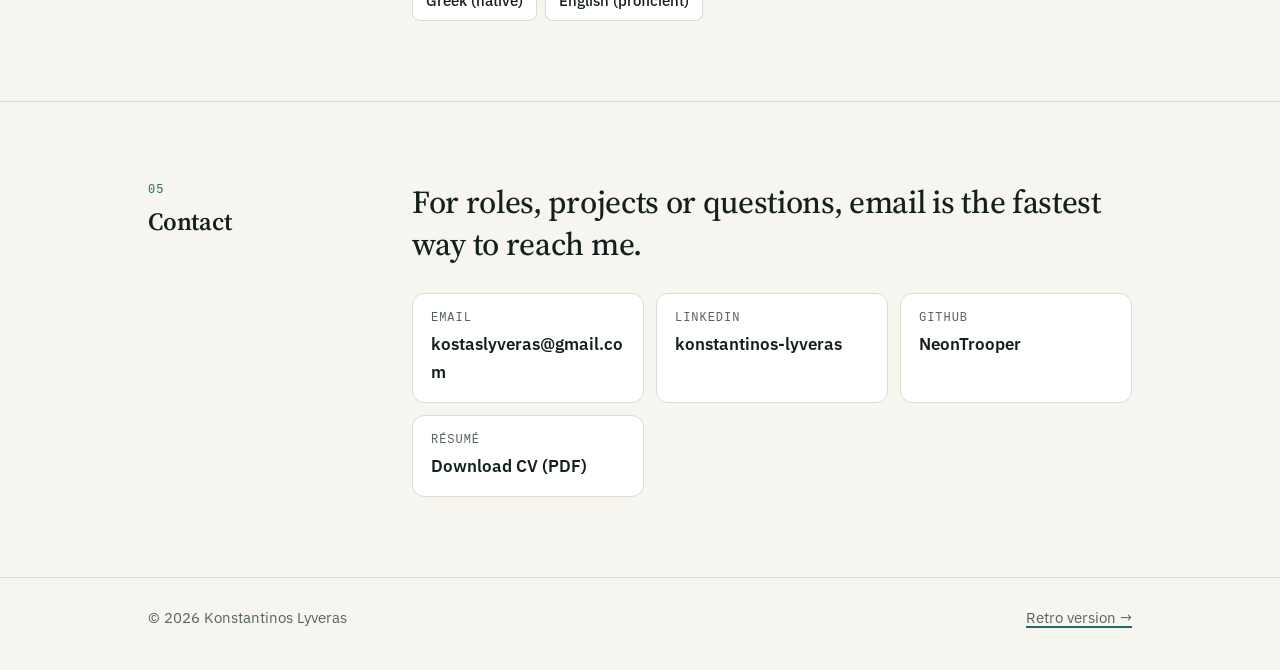
==== commit b96afd7f: "Remove the 'interested in roles' line from the intro Co-Authored-By: Claude Fable 5.2 <noreply@anthr" ====
--- a/index.html
+++ b/index.html
@@ -40,7 +40,6 @@
     <p class="eyebrow">IT Support · Software Development</p>
     <h1>Konstantinos Lyveras</h1>
     <p class="lead">IT professional and software developer based in Athens. At Lamda Development I support the users and systems of the corporate infrastructure, and alongside that I build software, from internal tools and databases to web front ends.</p>
-    <p class="lead">Interested in roles in software development (front end or back end), web development and IT operations.</p>
     <div class="cta">
       <a class="btn primary" href="mailto:kostaslyveras@gmail.com"><svg viewBox="0 0 24 24" fill="none" stroke="currentColor" stroke-width="2" stroke-linecap="round" stroke-linejoin="round" aria-hidden="true"><rect x="3" y="5" width="18" height="14" rx="2"/><path d="m3 7 9 6 9-6"/></svg>Email me</a>
       <a class="btn" href="assets/Konstantinos-Lyveras-CV-EN.pdf" download="Konstantinos-Lyveras-CV-EN.pdf"><svg viewBox="0 0 24 24" fill="none" stroke="currentColor" stroke-width="2" stroke-linecap="round" stroke-linejoin="round" aria-hidden="true"><path d="M12 4v11m0 0-4-4m4 4 4-4M5 20h14"/></svg>Download CV</a>
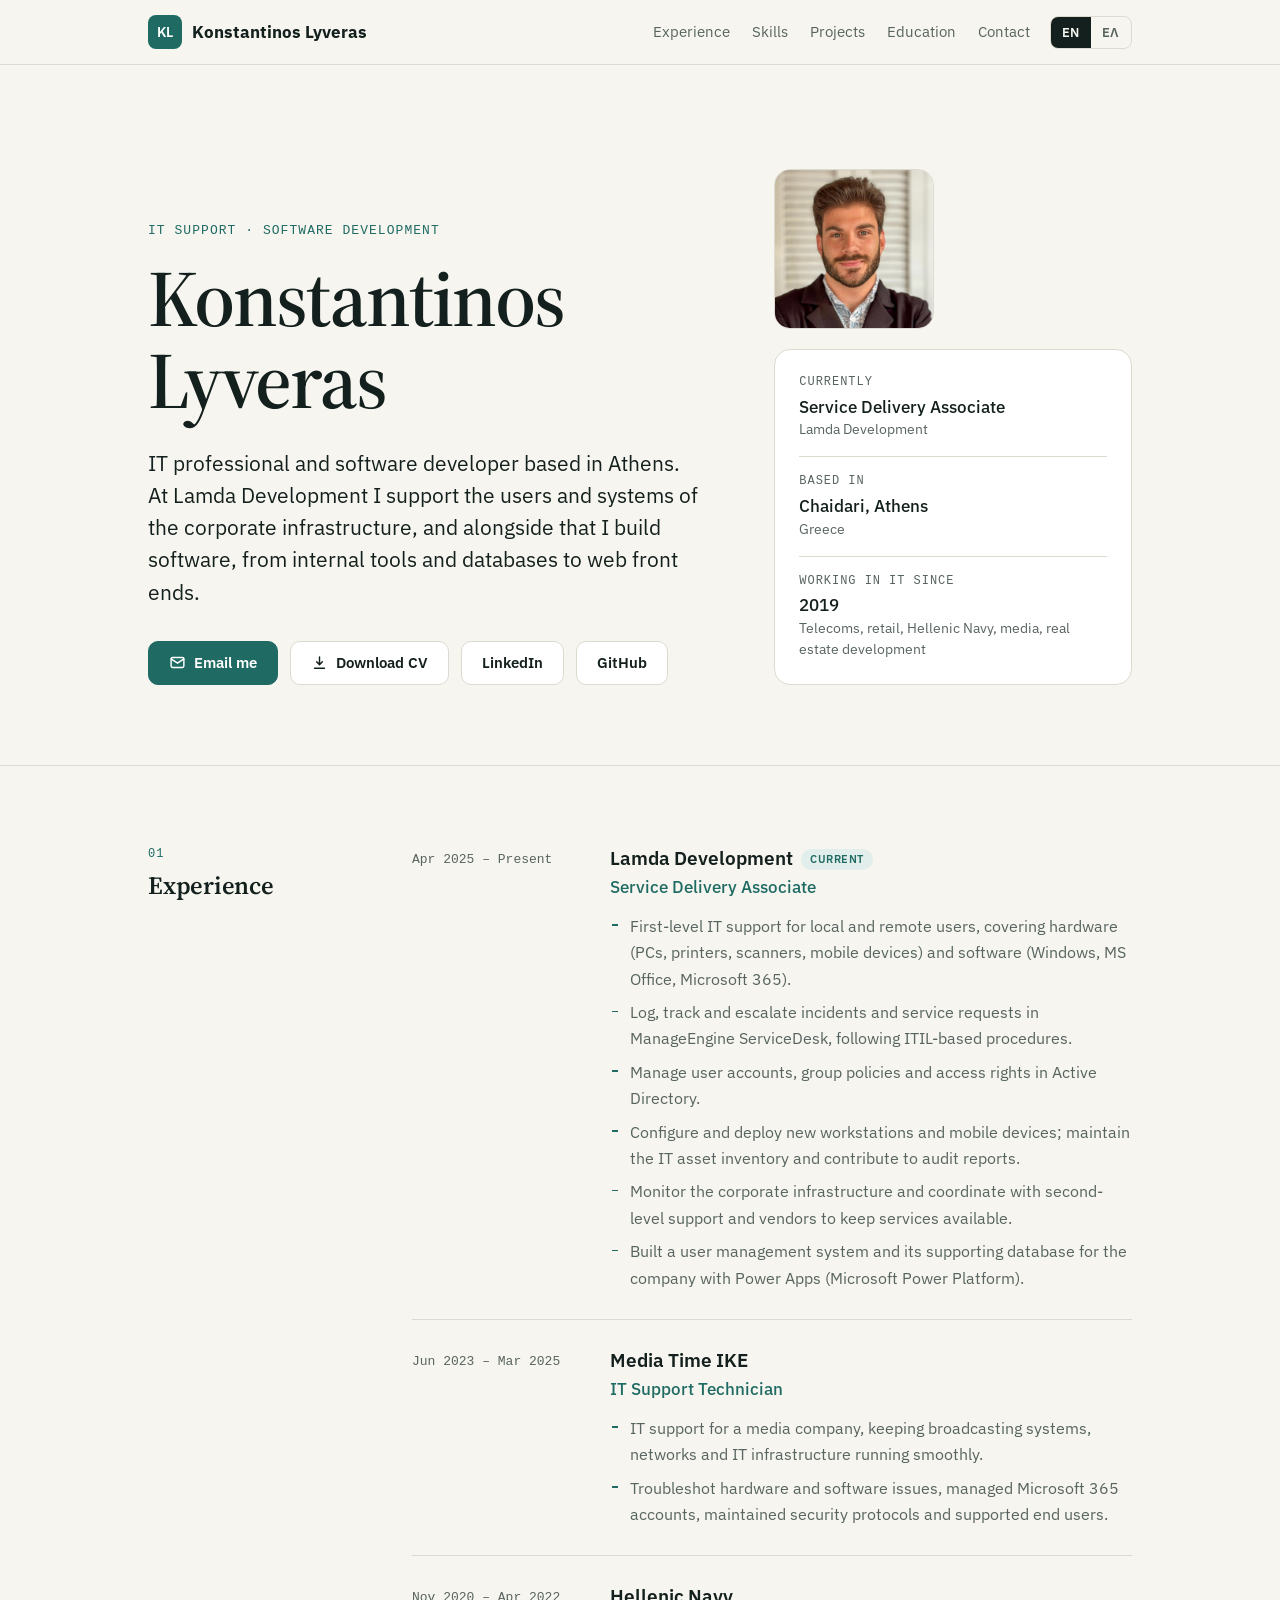
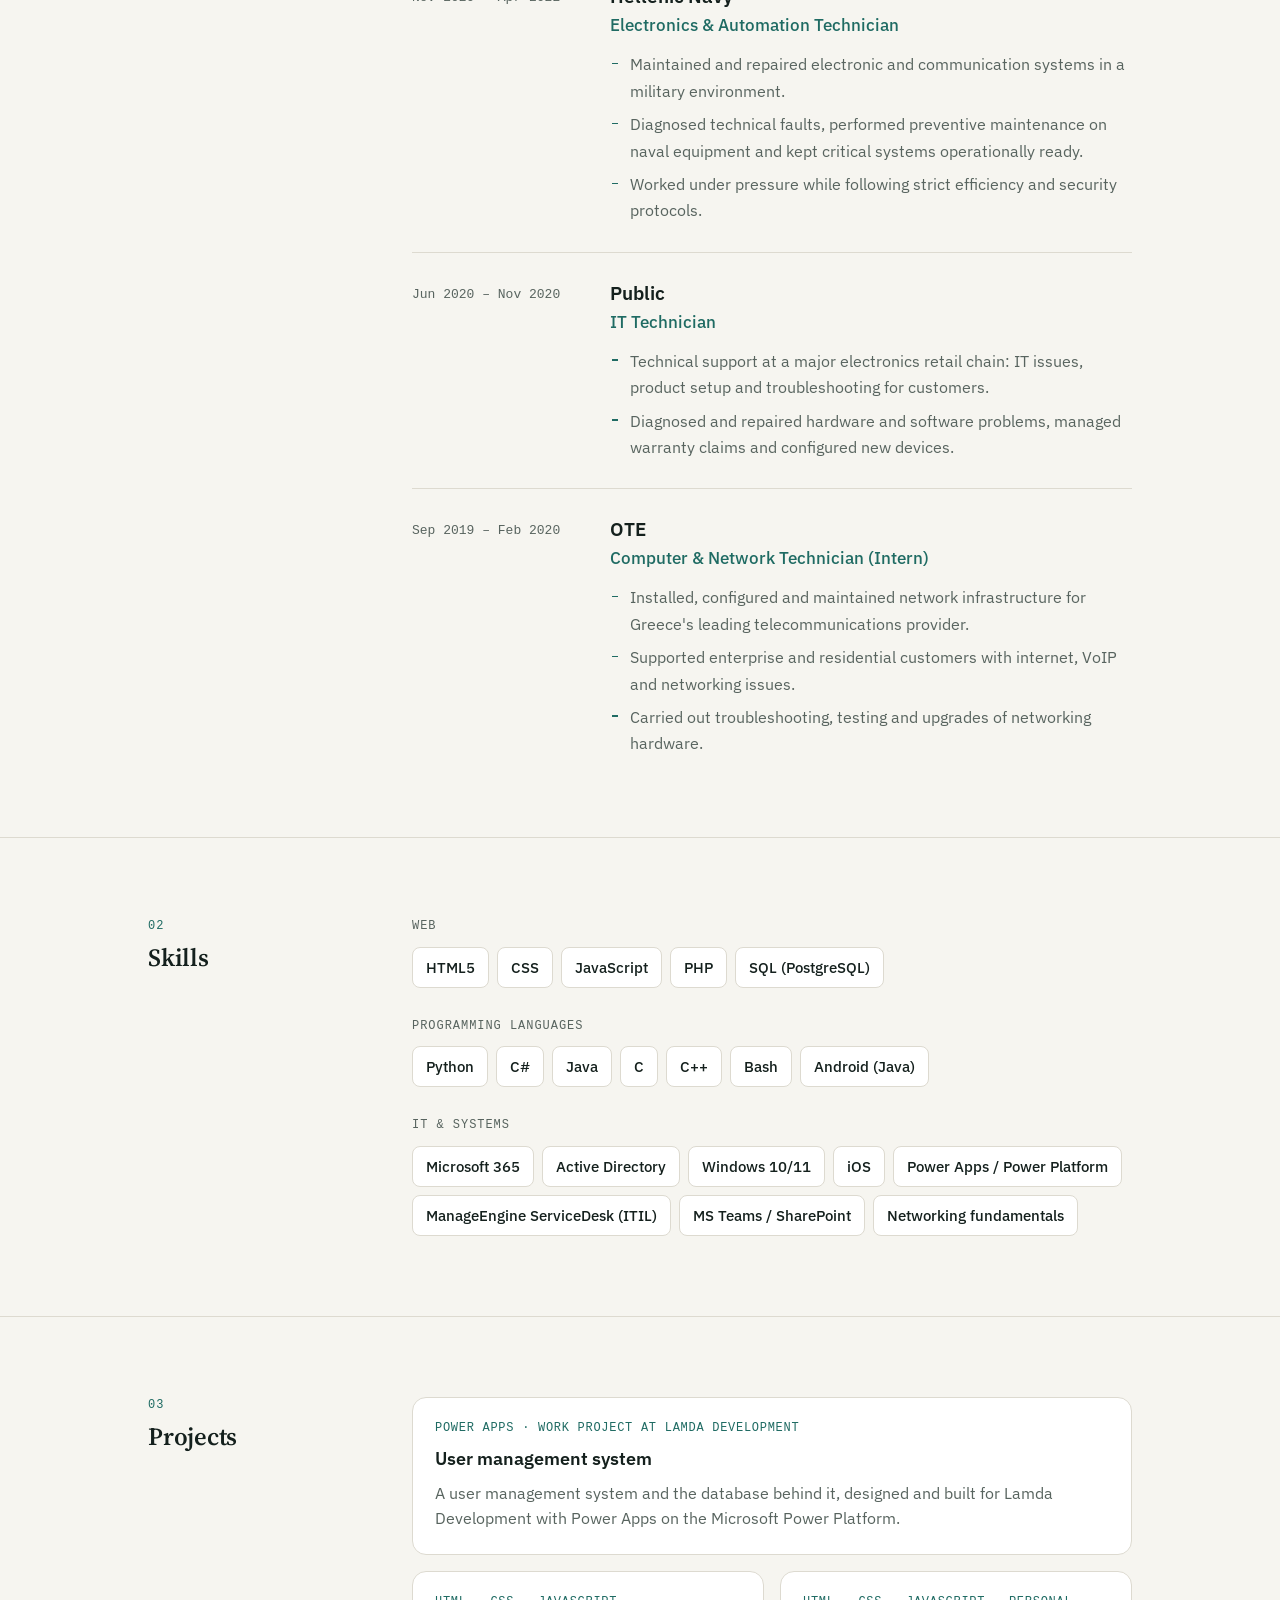
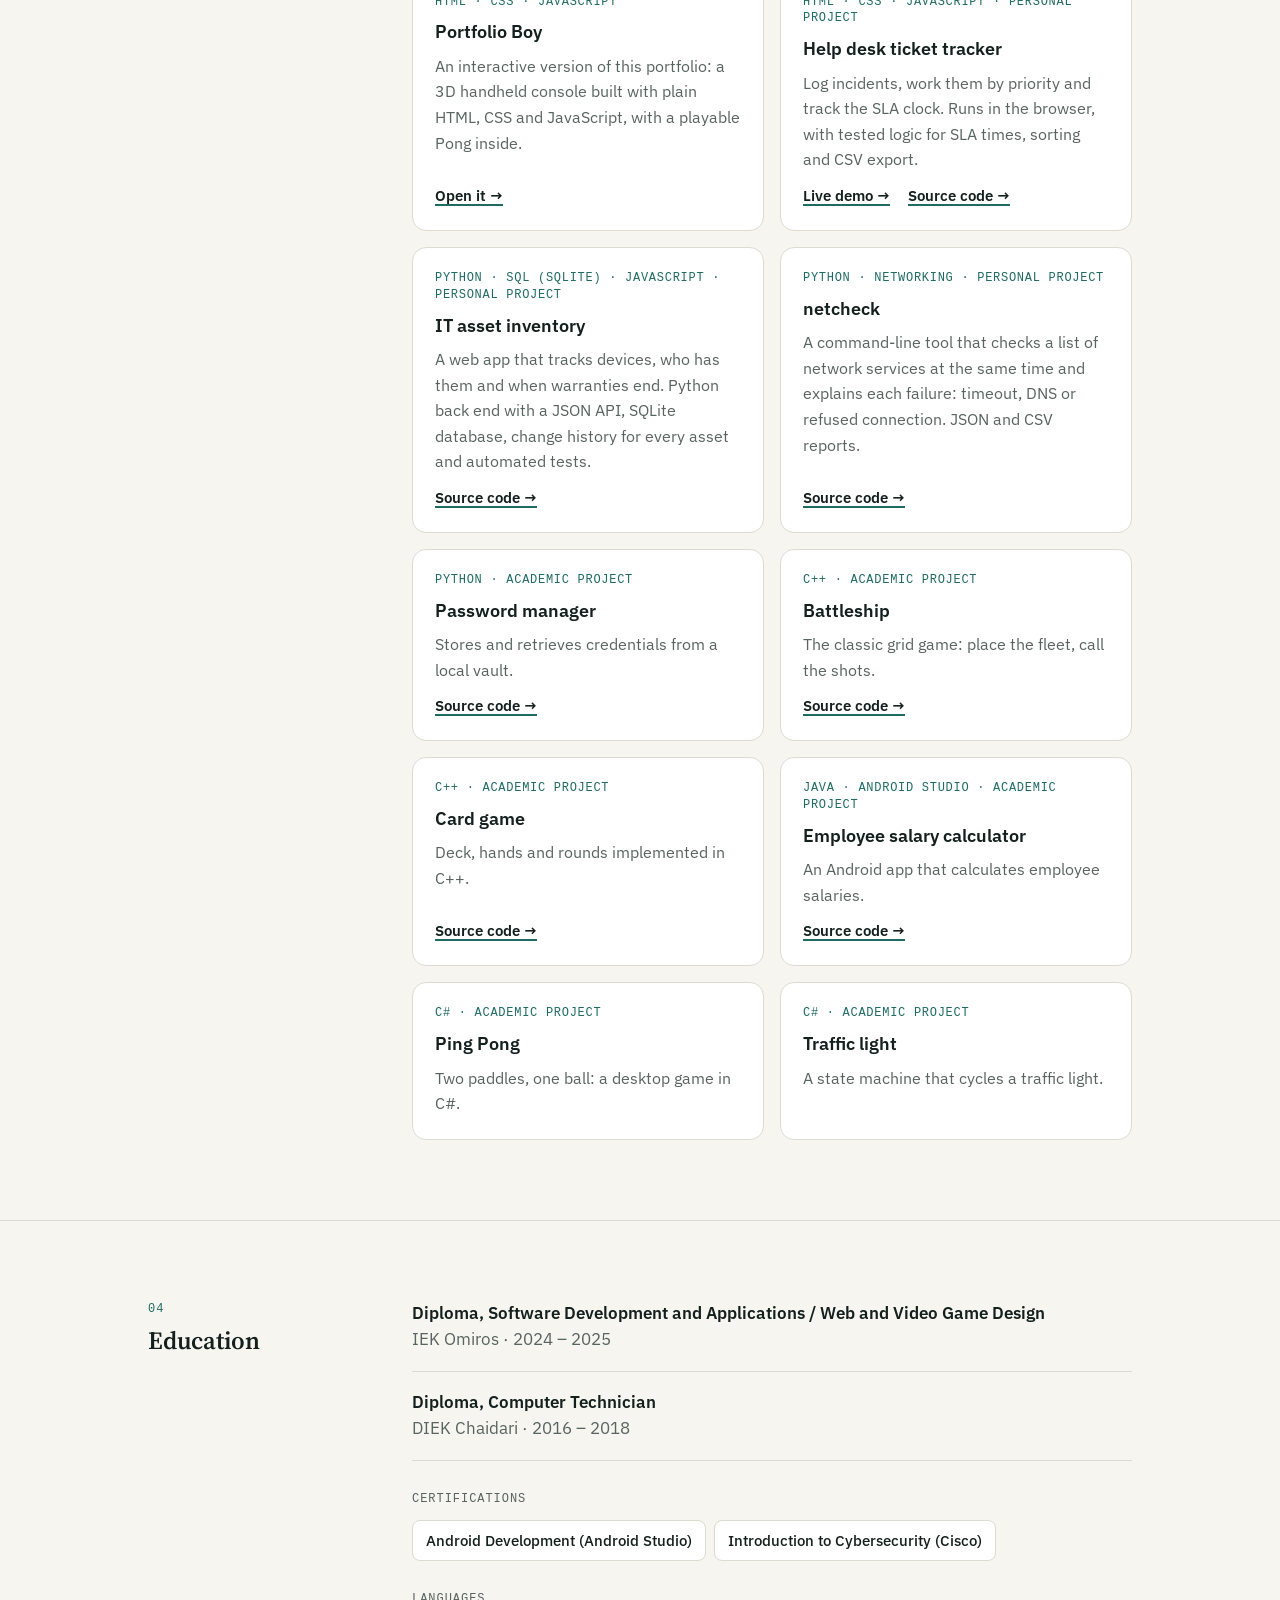
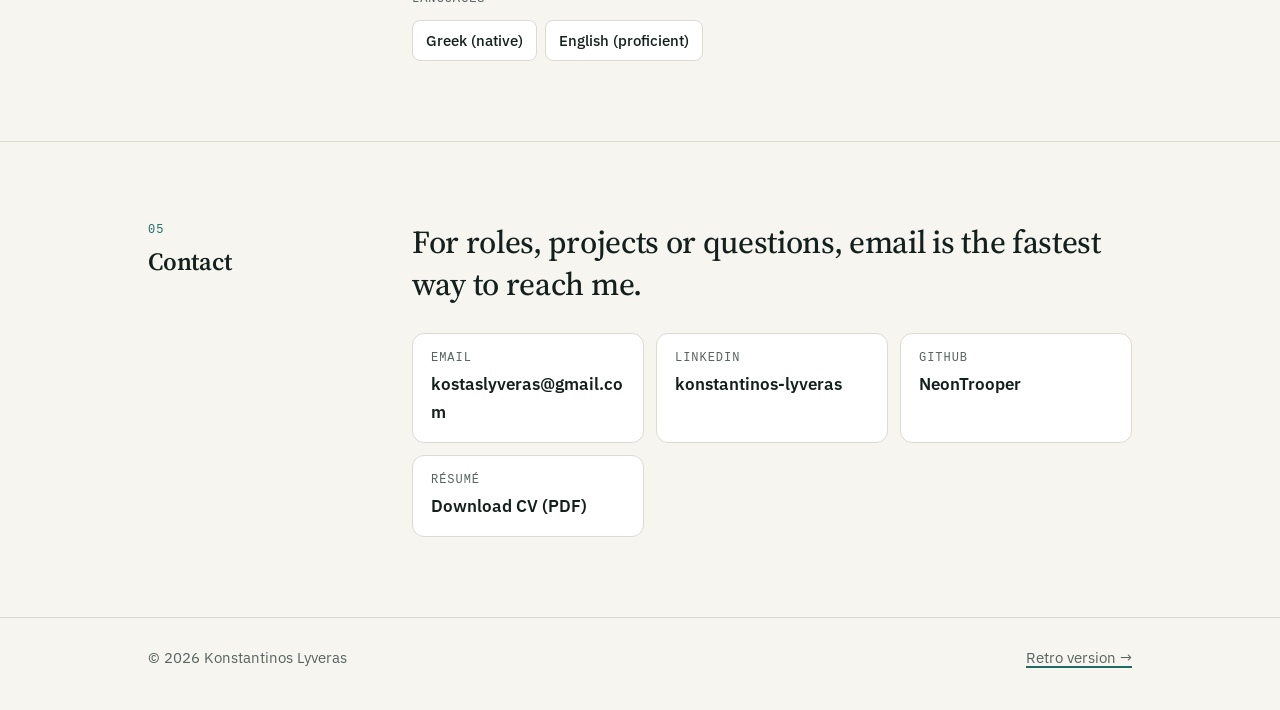
==== commit a979326d: "Use a sharper portrait and show it larger Co-Authored-By: Claude Fable 5.2 <noreply@anthropic.com>" ====
--- a/index.html
+++ b/index.html
@@ -48,7 +48,7 @@
     </div>
   </div>
   <aside class="side">
-    <img class="portrait" src="assets/portrait.jpg" width="120" height="120" alt="Portrait of Konstantinos Lyveras">
+    <img class="portrait" src="assets/portrait.jpg" width="160" height="160" alt="Portrait of Konstantinos Lyveras">
     <dl class="facts"><div><dt>Currently</dt><dd>Service Delivery Associate<small>Lamda Development</small></dd></div><div><dt>Based in</dt><dd>Chaidari, Athens<small>Greece</small></dd></div><div><dt>Working in IT since</dt><dd>2019<small>Telecoms, retail, Hellenic Navy, media, real estate development</small></dd></div></dl>
   </aside>
 </div></section>
--- a/assets/site.css
+++ b/assets/site.css
@@ -134,7 +134,7 @@
 .facts dd { font-weight: 500; line-height: 1.45; }
 .facts dd small { display: block; font-weight: 400; font-size: .9rem; color: var(--muted); }
 
-.portrait { display: block; width: 120px; height: 120px; border-radius: 16px; object-fit: cover; border: 1px solid var(--line); margin-bottom: 20px; }
+.portrait { display: block; width: 160px; height: 160px; border-radius: 16px; object-fit: cover; border: 1px solid var(--line); margin-bottom: 20px; }
 
 /* ---------- sections ---------- */
 .section { padding: clamp(44px, 7vw, 80px) 0; border-top: 1px solid var(--line); }
